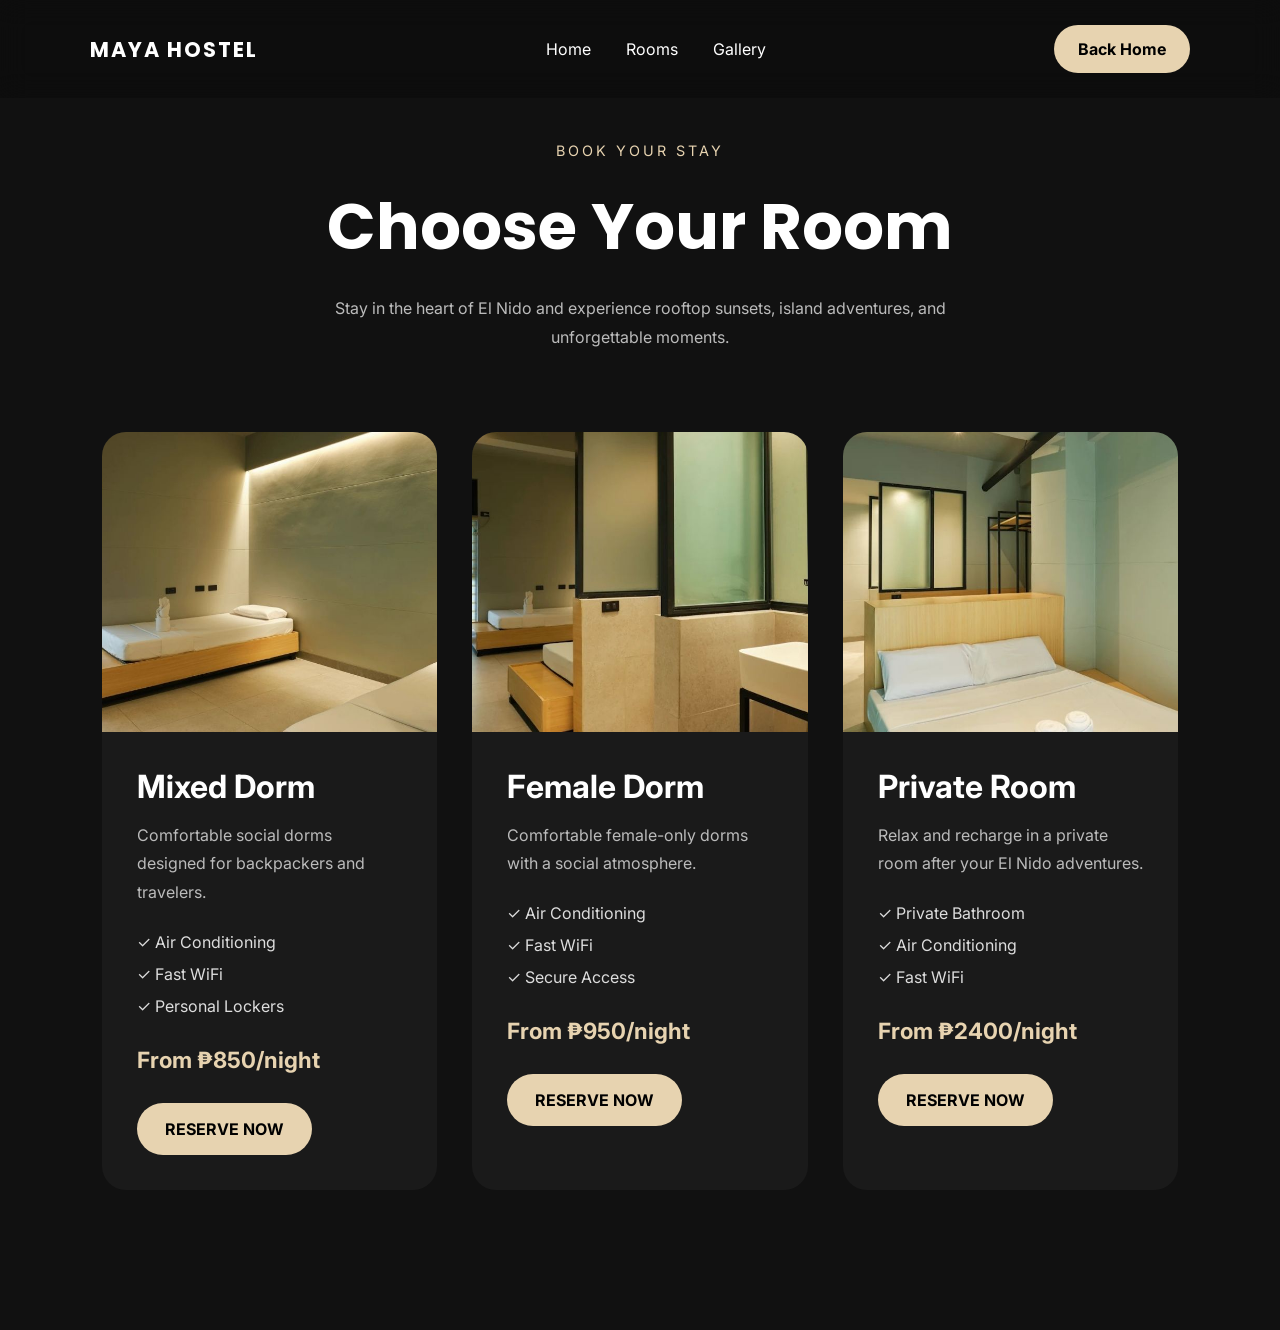
==== booking.html @ 6a8888bf "booking.html" ====
<!DOCTYPE html>
<html lang="en">
<head>
  <meta charset="UTF-8">
  <meta name="viewport" content="width=device-width, initial-scale=1.0">

  <title>Book Your Stay | Maya Hostel El Nido</title>

  <link rel="stylesheet" href="style.css">

  <link rel="preconnect" href="https://fonts.googleapis.com">
  <link rel="preconnect" href="https://fonts.gstatic.com" crossorigin>

  <link href="https://fonts.googleapis.com/css2?family=Inter:wght@300;400;500;600;700&family=Poppins:wght@500;600;700;800&display=swap" rel="stylesheet">

  <style>

    .booking-page{
      min-height:100vh;
      padding:140px 8%;
      background:#111;
      color:white;
    }

    .booking-header{
      text-align:center;
      margin-bottom:80px;
    }

    .booking-header h1{
      font-size:4rem;
      margin-bottom:20px;
      font-family:'Poppins',sans-serif;
    }

    .booking-header p{
      color:#bbb;
      max-width:700px;
      margin:auto;
      line-height:1.8;
    }

    .booking-grid{
      display:grid;
      grid-template-columns:repeat(auto-fit,minmax(320px,1fr));
      gap:35px;
    }

    .booking-card{
      background:#1a1a1a;
      border-radius:24px;
      overflow:hidden;
      transition:0.3s ease;
    }

    .booking-card:hover{
      transform:translateY(-8px);
    }

    .booking-card img{
      width:100%;
      height:300px;
      object-fit:cover;
    }

    .booking-content{
      padding:35px;
    }

    .booking-content h2{
      font-size:2rem;
      margin-bottom:15px;
    }

    .booking-content p{
      color:#bbb;
      line-height:1.8;
      margin-bottom:25px;
    }

    .booking-features{
      list-style:none;
      margin-bottom:30px;
    }

    .booking-features li{
      margin-bottom:12px;
      color:#ddd;
    }

    .booking-price{
      font-size:1.4rem;
      margin-bottom:30px;
      color:#E7D3B0;
      font-weight:700;
    }

    .booking-btn{
      display:inline-block;
      background:#E7D3B0;
      color:black;
      padding:16px 28px;
      border-radius:50px;
      font-weight:700;
    }

    @media(max-width:768px){

      .booking-header h1{
        font-size:2.8rem;
      }

    }

  </style>

</head>

<body>

  <header class="navbar">

    <div class="logo">
      MAYA HOSTEL
    </div>

    <nav>
      <ul class="nav-links">
        <li><a href="index.html">Home</a></li>
        <li><a href="index.html#rooms">Rooms</a></li>
        <li><a href="index.html#gallery">Gallery</a></li>
      </ul>
    </nav>

    <a href="index.html" class="nav-btn">
      Back Home
    </a>

  </header>

  <section class="booking-page">

    <div class="booking-header">

      <span class="section-tag">
        BOOK YOUR STAY
      </span>

      <h1>
        Choose Your Room
      </h1>

      <p>
        Stay in the heart of El Nido and experience
        rooftop sunsets, island adventures,
        and unforgettable moments.
      </p>

    </div>

    <div class="booking-grid">

      <!-- ROOM 1 -->
      <div class="booking-card">

        <img src="assets/room1.jpg" alt="">

        <div class="booking-content">

          <h2>Mixed Dorm</h2>

          <p>
            Comfortable social dorms designed
            for backpackers and travelers.
          </p>

          <ul class="booking-features">
            <li>✓ Air Conditioning</li>
            <li>✓ Fast WiFi</li>
            <li>✓ Personal Lockers</li>
          </ul>

          <div class="booking-price">
            From ₱850/night
          </div>

          <a href="#" class="booking-btn">
            RESERVE NOW
          </a>

        </div>

      </div>

      <!-- ROOM 2 -->
      <div class="booking-card">

        <img src="assets/room2.jpg" alt="">

        <div class="booking-content">

          <h2>Female Dorm</h2>

          <p>
            Comfortable female-only dorms
            with a social atmosphere.
          </p>

          <ul class="booking-features">
            <li>✓ Air Conditioning</li>
            <li>✓ Fast WiFi</li>
            <li>✓ Secure Access</li>
          </ul>

          <div class="booking-price">
            From ₱950/night
          </div>

          <a href="#" class="booking-btn">
            RESERVE NOW
          </a>

        </div>

      </div>

      <!-- ROOM 3 -->
      <div class="booking-card">

        <img src="assets/room3.jpg" alt="">

        <div class="booking-content">

          <h2>Private Room</h2>

          <p>
            Relax and recharge in a private room
            after your El Nido adventures.
          </p>

          <ul class="booking-features">
            <li>✓ Private Bathroom</li>
            <li>✓ Air Conditioning</li>
            <li>✓ Fast WiFi</li>
          </ul>

          <div class="booking-price">
            From ₱2400/night
          </div>

          <a href="#" class="booking-btn">
            RESERVE NOW
          </a>

        </div>

      </div>

    </div>

  </section>

</body>
</html>
---- style.css ----
*{
  margin:0;
  padding:0;
  box-sizing:border-box;
}

html{
  scroll-behavior:smooth;
}

body{
  background:#0f0f0f;
  color:white;
  font-family:'Inter',sans-serif;
  overflow-x:hidden;
}

img{
  width:100%;
  display:block;
}

a{
  text-decoration:none;
}

:root{
  --sand:#E7D3B0;
  --dark:#111111;
  --light:#F4F1EA;
  --gray:#B8B8B8;
}

.navbar{
  position:fixed;
  width:100%;
  top:0;
  left:0;
  z-index:1000;
  padding:25px 7%;
  display:flex;
  justify-content:space-between;
  align-items:center;
  background:rgba(0,0,0,0.2);
  backdrop-filter:blur(14px);
}

.logo{
  font-size:1.3rem;
  font-family:'Poppins',sans-serif;
  font-weight:700;
  letter-spacing:2px;
}

.nav-links{
  display:flex;
  gap:35px;
  list-style:none;
}

.nav-links a{
  color:white;
}

.nav-btn{
  background:var(--sand);
  color:black;
  padding:14px 24px;
  border-radius:50px;
  font-weight:700;
}

.hero{
  position:relative;
  height:100vh;
  background:url('assets/hero.jpg') center/cover no-repeat;
  display:flex;
  align-items:center;
  justify-content:center;
  text-align:center;
}

.hero-overlay{
  position:absolute;
  inset:0;
  background:rgba(0,0,0,0.45);
}

.hero-content{
  position:relative;
  z-index:2;
  max-width:850px;
  padding:20px;
}

.hero-subtitle{
  display:inline-block;
  margin-bottom:20px;
  color:var(--sand);
  letter-spacing:3px;
}

.hero h1{
  font-size:5.5rem;
  line-height:1.1;
  margin-bottom:25px;
  font-family:'Poppins',sans-serif;
}

.hero p{
  font-size:1.2rem;
  line-height:1.8;
  max-width:650px;
  margin:auto;
  color:#ddd;
  margin-bottom:40px;
}

.hero-buttons{
  display:flex;
  justify-content:center;
  gap:20px;
  flex-wrap:wrap;
}

.primary-btn{
  background:var(--sand);
  color:black;
  padding:18px 34px;
  border-radius:50px;
  font-weight:700;
}

.secondary-btn{
  border:1px solid white;
  color:white;
  padding:18px 34px;
  border-radius:50px;
  font-weight:700;
}

.info-bar{
  display:flex;
  justify-content:center;
  gap:30px;
  flex-wrap:wrap;
  padding:35px 20px;
  background:#171717;
}

.experience-section,
.rooms-section,
.activities-section,
.gallery-section,
.reviews-section{
  padding:140px 8%;
}

.experience-section{
  display:grid;
  grid-template-columns:1fr 1fr;
  gap:70px;
  align-items:center;
}

.experience-image img{
  border-radius:28px;
  height:700px;
  object-fit:cover;
}

.section-tag{
  display:inline-block;
  color:var(--sand);
  margin-bottom:20px;
  letter-spacing:3px;
  font-size:0.9rem;
}

.section-header{
  text-align:center;
  margin-bottom:70px;
}

.section-header h2,
.experience-content h2{
  font-size:4rem;
  margin-bottom:30px;
  font-family:'Poppins',sans-serif;
}

.rooms-grid,
.activities-grid,
.gallery-grid,
.reviews-grid{
  display:grid;
  gap:25px;
}

.rooms-grid{
  grid-template-columns:repeat(auto-fit,minmax(320px,1fr));
}

.activities-grid{
  grid-template-columns:repeat(auto-fit,minmax(250px,1fr));
}

.gallery-grid{
  grid-template-columns:repeat(auto-fit,minmax(280px,1fr));
}

.reviews-grid{
  grid-template-columns:repeat(auto-fit,minmax(320px,1fr));
}

.room-card,
.review-card{
  background:#171717;
  border-radius:24px;
  overflow:hidden;
}

.room-content,
.review-card{
  padding:35px;
}

.room-image img,
.gallery-grid img{
  height:320px;
  object-fit:cover;
}

.activity-card{
  position:relative;
  height:400px;
  border-radius:24px;
  overflow:hidden;
  display:flex;
  align-items:flex-end;
  padding:35px;
}

.activity-overlay{
  position:absolute;
  inset:0;
  background:linear-gradient(rgba(0,0,0,0.1),rgba(0,0,0,0.8));
}

.activity-card h3{
  position:relative;
  z-index:2;
  font-size:2rem;
}

.activity1{background:url('assets/activity1.jpg') center/cover;}
.activity2{background:url('assets/activity2.jpg') center/cover;}
.activity3{background:url('assets/activity3.jpg') center/cover;}
.activity4{background:url('assets/activity4.jpg') center/cover;}

.social-section{
  position:relative;
  height:80vh;
  background:url('assets/social.jpg') center/cover no-repeat;
  display:flex;
  align-items:center;
  justify-content:center;
  text-align:center;
}

.social-overlay,
.cta-overlay{
  position:absolute;
  inset:0;
  background:rgba(0,0,0,0.55);
}

.social-content,
.cta-content{
  position:relative;
  z-index:2;
  max-width:900px;
  padding:20px;
}

.social-content h2,
.cta-content h2{
  font-size:5rem;
  margin-bottom:25px;
  font-family:'Poppins',sans-serif;
}

.final-cta{
  position:relative;
  height:70vh;
  background:url('assets/finalcta.jpg') center/cover no-repeat;
  display:flex;
  align-items:center;
  justify-content:center;
  text-align:center;
}

.cta-content a{
  background:var(--sand);
  color:black;
  padding:18px 36px;
  border-radius:50px;
  font-weight:700;
}

footer{
  padding:90px 8%;
  text-align:center;
  background:#0a0a0a;
}

.footer-links{
  display:flex;
  justify-content:center;
  gap:25px;
  margin:35px 0;
}

.footer-links a{
  color:white;
}

@media(max-width:1000px){
  .hero h1,
  .social-content h2,
  .cta-content h2{
    font-size:3.5rem;
  }

  .experience-section{
    grid-template-columns:1fr;
  }
}

@media(max-width:768px){
  .nav-links{
    display:none;
  }

  .hero h1,
  .social-content h2,
  .cta-content h2,
  .section-header h2,
  .experience-content h2{
    font-size:2.5rem;
  }
}
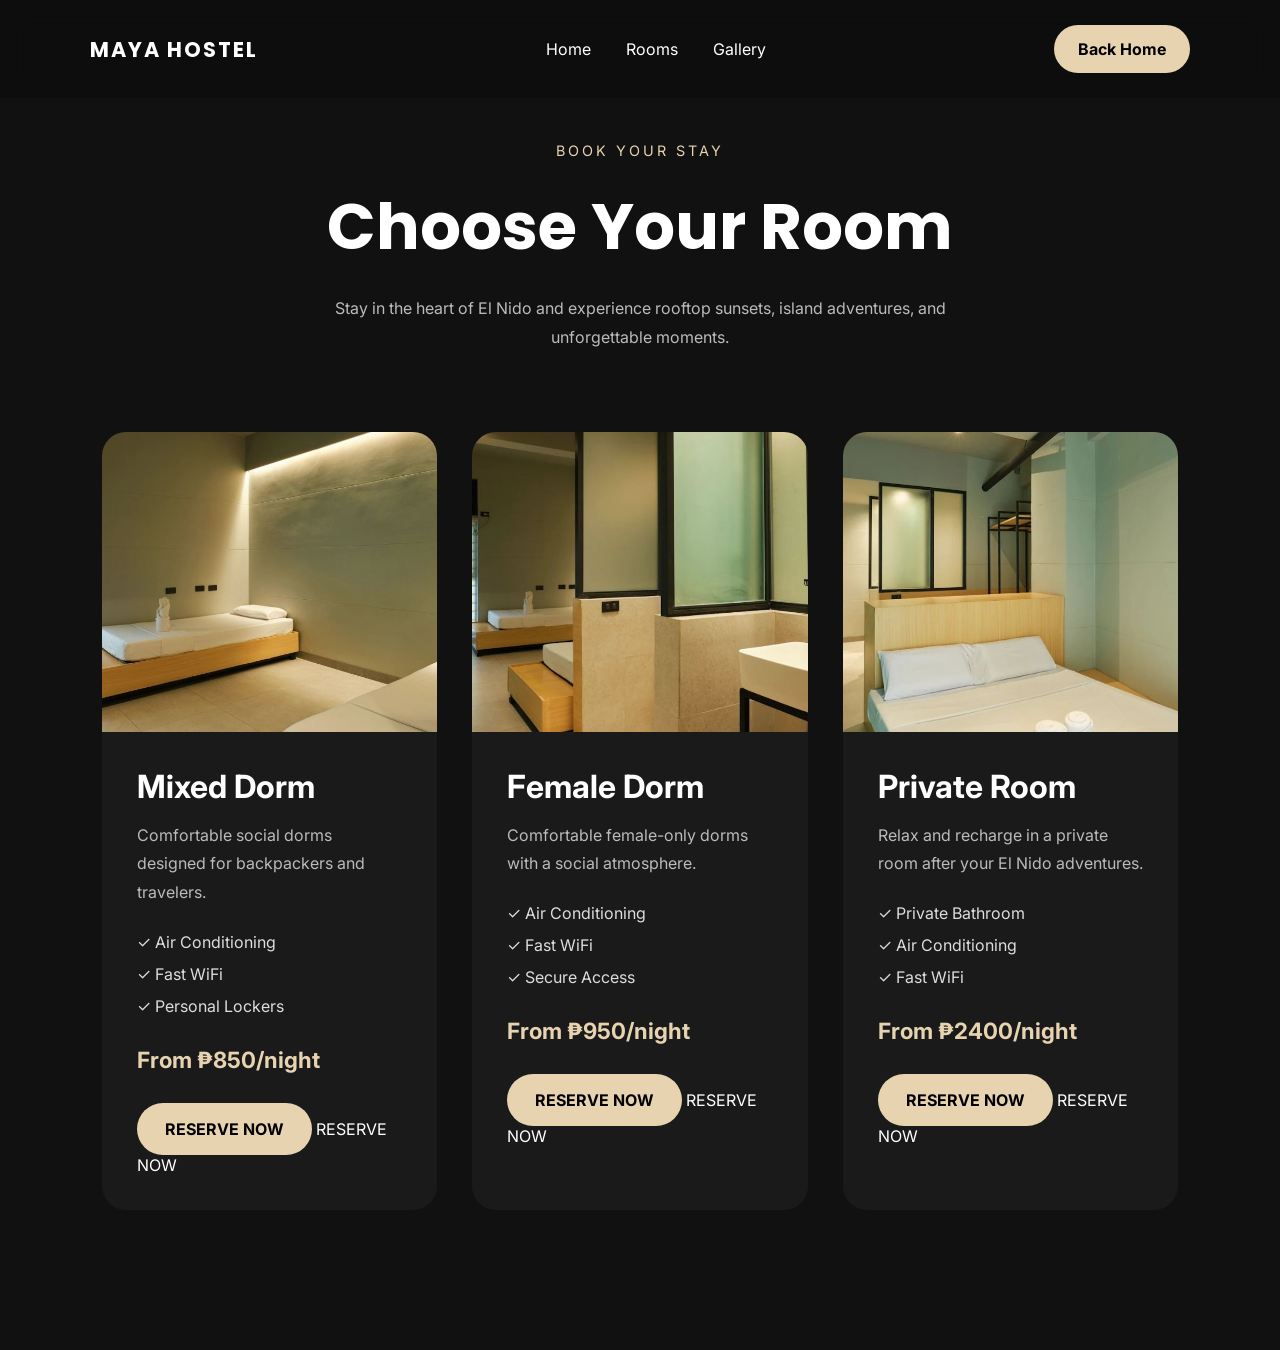
==== commit 300c57fd: "Update booking.html" ====
--- a/booking.html
+++ b/booking.html
@@ -185,7 +185,7 @@
             From ₱850/night
           </div>
 
-          <a href="#" class="booking-btn">
+          <a href="https://www.hostelworld.com/pwa/hosteldetails.php/Maya-Hostel-El-Nido/El-Nido/329326?from=2026-05-10&to=2026-05-13&guests=2" class="booking-btn" target="_blank">   RESERVE NOW </a>
             RESERVE NOW
           </a>
 
@@ -217,7 +217,7 @@
             From ₱950/night
           </div>
 
-          <a href="#" class="booking-btn">
+          <a href="https://www.hostelworld.com/pwa/hosteldetails.php/Maya-Hostel-El-Nido/El-Nido/329326?from=2026-05-10&to=2026-05-13&guests=2" class="booking-btn" target="_blank">   RESERVE NOW </a>
             RESERVE NOW
           </a>
 
@@ -249,7 +249,7 @@
             From ₱2400/night
           </div>
 
-          <a href="#" class="booking-btn">
+          <a href="https://www.hostelworld.com/pwa/hosteldetails.php/Maya-Hostel-El-Nido/El-Nido/329326?from=2026-05-10&to=2026-05-13&guests=2" class="booking-btn" target="_blank">   RESERVE NOW </a>
             RESERVE NOW
           </a>
 
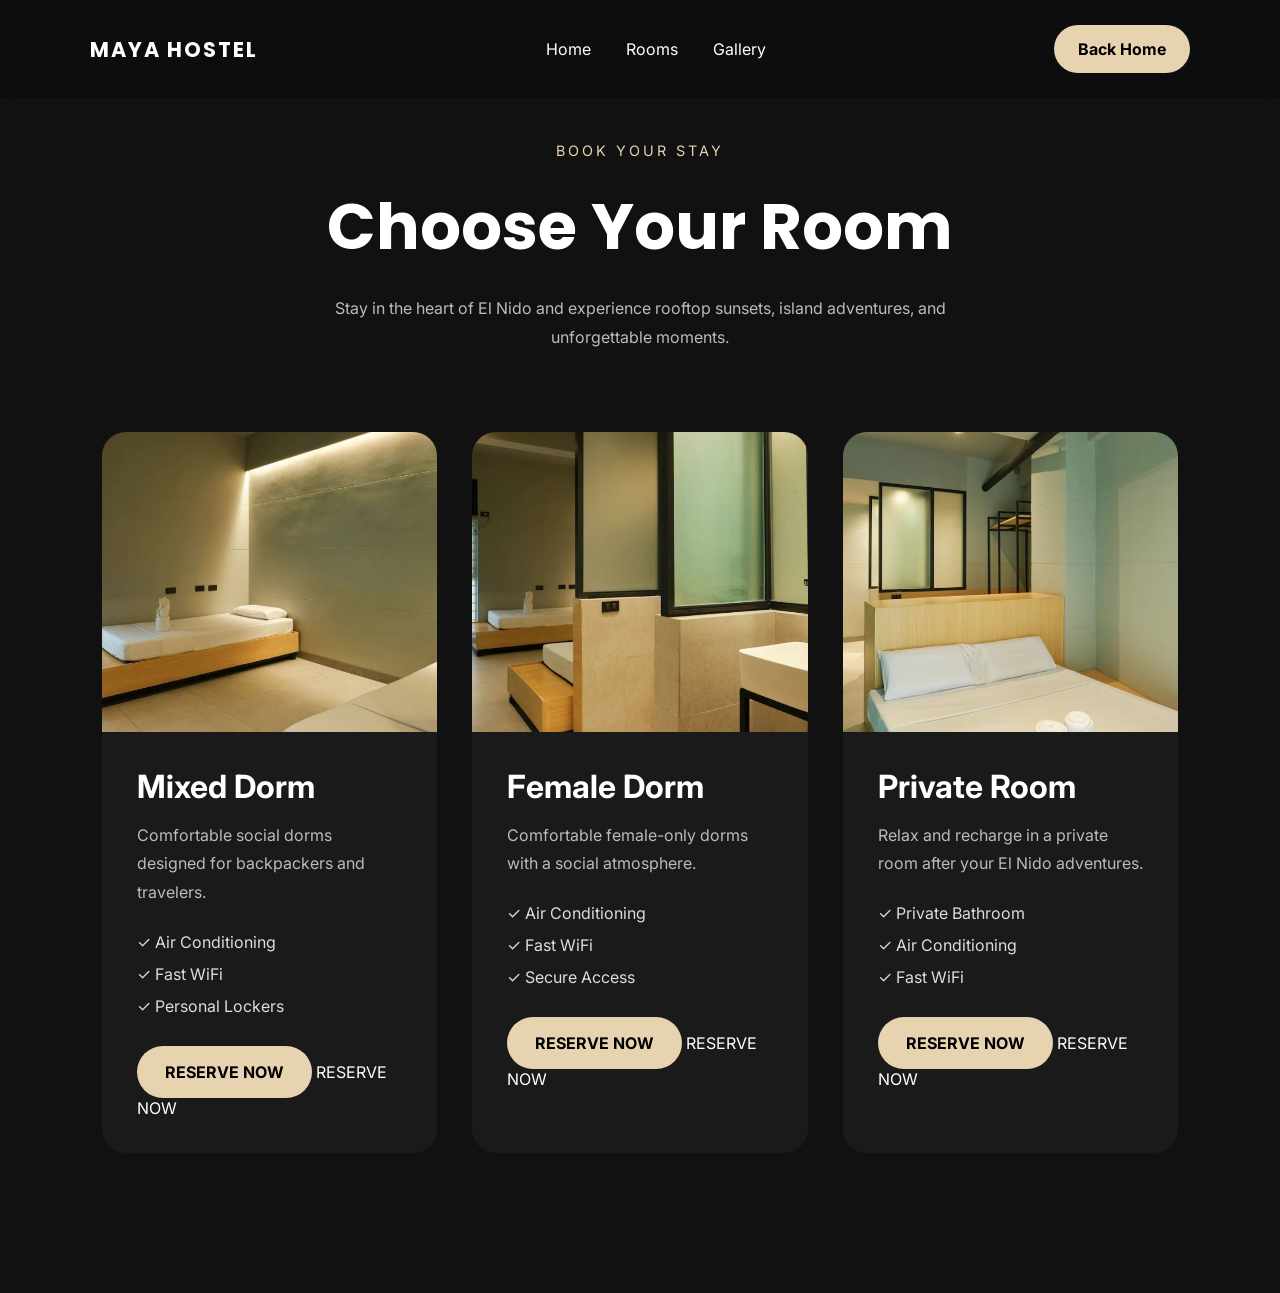
==== commit 8c419854: "Update booking.html" ====
--- a/booking.html
+++ b/booking.html
@@ -181,9 +181,7 @@
             <li>✓ Personal Lockers</li>
           </ul>
 
-          <div class="booking-price">
-            From ₱850/night
-          </div>
+     
 
           <a href="https://www.hostelworld.com/pwa/hosteldetails.php/Maya-Hostel-El-Nido/El-Nido/329326?from=2026-05-10&to=2026-05-13&guests=2" class="booking-btn" target="_blank">   RESERVE NOW </a>
             RESERVE NOW
@@ -213,9 +211,7 @@
             <li>✓ Secure Access</li>
           </ul>
 
-          <div class="booking-price">
-            From ₱950/night
-          </div>
+        
 
           <a href="https://www.hostelworld.com/pwa/hosteldetails.php/Maya-Hostel-El-Nido/El-Nido/329326?from=2026-05-10&to=2026-05-13&guests=2" class="booking-btn" target="_blank">   RESERVE NOW </a>
             RESERVE NOW
@@ -245,9 +241,7 @@
             <li>✓ Fast WiFi</li>
           </ul>
 
-          <div class="booking-price">
-            From ₱2400/night
-          </div>
+         
 
           <a href="https://www.hostelworld.com/pwa/hosteldetails.php/Maya-Hostel-El-Nido/El-Nido/329326?from=2026-05-10&to=2026-05-13&guests=2" class="booking-btn" target="_blank">   RESERVE NOW </a>
             RESERVE NOW
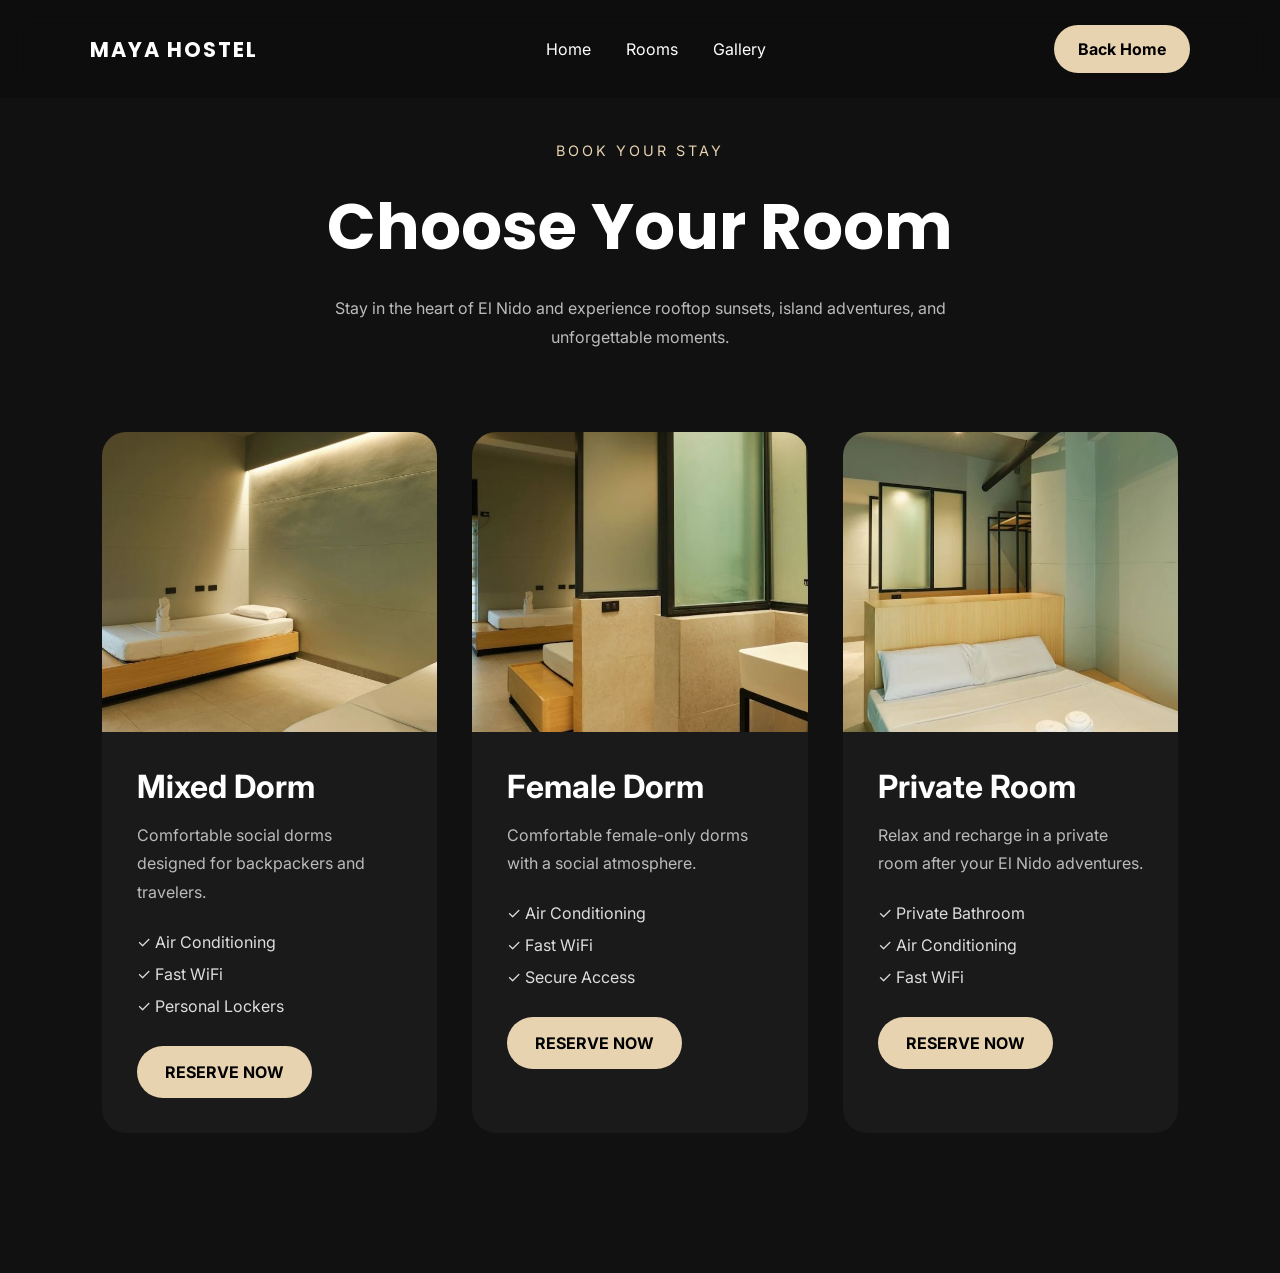
==== commit 9992a48d: "Update booking.html" ====
--- a/booking.html
+++ b/booking.html
@@ -184,7 +184,7 @@
      
 
           <a href="https://www.hostelworld.com/pwa/hosteldetails.php/Maya-Hostel-El-Nido/El-Nido/329326?from=2026-05-10&to=2026-05-13&guests=2" class="booking-btn" target="_blank">   RESERVE NOW </a>
-            RESERVE NOW
+            
           </a>
 
         </div>
@@ -214,7 +214,7 @@
         
 
           <a href="https://www.hostelworld.com/pwa/hosteldetails.php/Maya-Hostel-El-Nido/El-Nido/329326?from=2026-05-10&to=2026-05-13&guests=2" class="booking-btn" target="_blank">   RESERVE NOW </a>
-            RESERVE NOW
+            
           </a>
 
         </div>
@@ -244,7 +244,7 @@
          
 
           <a href="https://www.hostelworld.com/pwa/hosteldetails.php/Maya-Hostel-El-Nido/El-Nido/329326?from=2026-05-10&to=2026-05-13&guests=2" class="booking-btn" target="_blank">   RESERVE NOW </a>
-            RESERVE NOW
+            
           </a>
 
         </div>
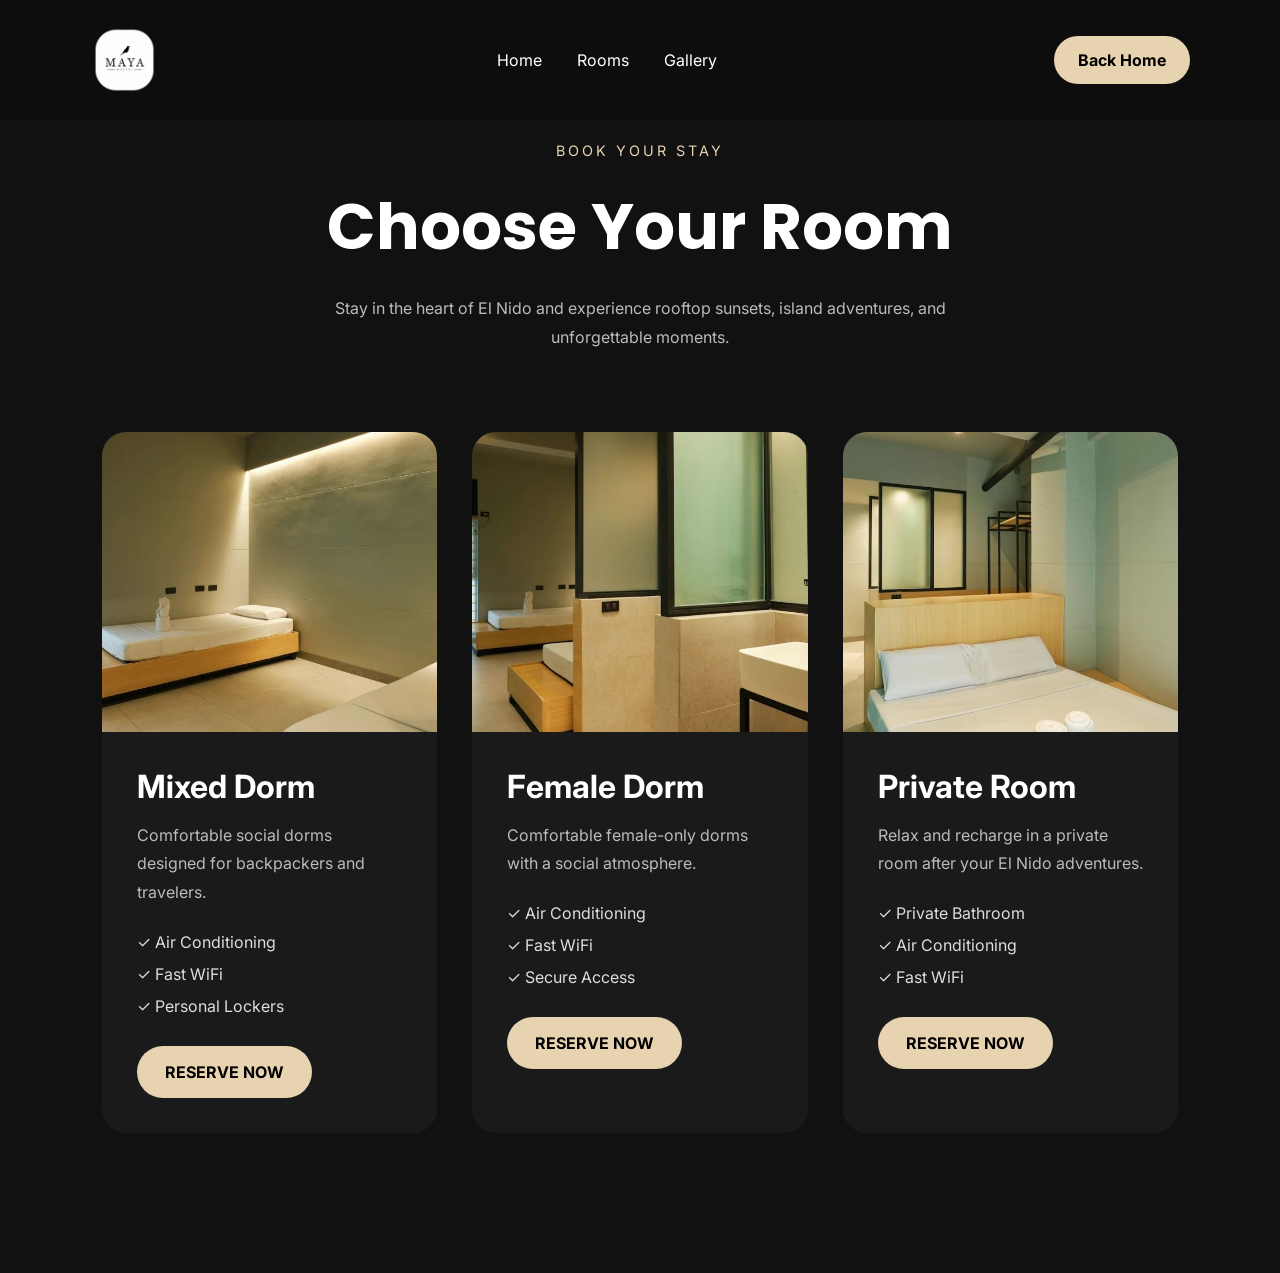
==== commit 0594bc79: "Update booking.html" ====
--- a/booking.html
+++ b/booking.html
@@ -121,9 +121,9 @@
 
   <header class="navbar">
 
-    <div class="logo">
-      MAYA HOSTEL
-    </div>
+   <div class="logo">
+  <img src="assets/logo.png" alt="Maya Hostel Logo">
+</div>
 
     <nav>
       <ul class="nav-links">
--- a/style.css
+++ b/style.css
@@ -16,8 +16,8 @@
 }
 
 img{
-  width:100%;
   display:block;
+  max-width:100%;
 }
 
 a{
@@ -45,11 +45,11 @@
   backdrop-filter:blur(14px);
 }
 
-.logo{
-  font-size:1.3rem;
-  font-family:'Poppins',sans-serif;
-  font-weight:700;
-  letter-spacing:2px;
+.logo img{
+  height:70px;
+  width:auto;
+  display:block;
+  object-fit:contain;
 }
 
 .nav-links{
@@ -197,6 +197,7 @@
   gap:25px;
 }
 
+
 .rooms-grid{
   grid-template-columns:repeat(auto-fit,minmax(320px,1fr));
 }
@@ -209,15 +210,31 @@
   grid-template-columns:repeat(auto-fit,minmax(280px,1fr));
 }
 
+.gallery-grid img{
+  height:400px;
+  object-fit:cover;
+  border-radius:22px;
+  transition:0.5s ease;
+  cursor:pointer;
+}
+
+.gallery-grid img:hover{
+  transform:scale(1.04);
+}
+
 .reviews-grid{
   grid-template-columns:repeat(auto-fit,minmax(320px,1fr));
 }
 
-.room-card,
-.review-card{
+.room-card{
   background:#171717;
   border-radius:24px;
   overflow:hidden;
+  transition:0.4s ease;
+}
+
+.room-card:hover{
+  transform:translateY(-10px);
 }
 
 .room-content,
@@ -225,10 +242,18 @@
   padding:35px;
 }
 
-.room-image img,
-.gallery-grid img{
+.room-image{
+  overflow:hidden;
+}
+
+.room-image img{
   height:320px;
   object-fit:cover;
+  transition:0.5s ease;
+}
+
+.room-card:hover .room-image img{
+  transform:scale(1.08);
 }
 
 .activity-card{
@@ -239,6 +264,8 @@
   display:flex;
   align-items:flex-end;
   padding:35px;
+  transition:0.4s ease;
+  transform:translateY(-8px);
 }
 
 .activity-overlay{
@@ -338,8 +365,13 @@
 }
 
 @media(max-width:768px){
+
   .nav-links{
     display:none;
+  }
+
+  .logo img{
+    height:50px;
   }
 
   .hero h1,
@@ -349,4 +381,60 @@
   .experience-content h2{
     font-size:2.5rem;
   }
-}
+
+}
+.whatsapp-float{
+  position:fixed;
+  width:65px;
+  height:65px;
+  bottom:30px;
+  right:30px;
+  background:#25D366;
+  border-radius:50%;
+  display:flex;
+  justify-content:center;
+  align-items:center;
+  box-shadow:0 10px 25px rgba(0,0,0,0.3);
+  z-index:9999;
+  transition:0.3s ease;
+}
+
+.whatsapp-float:hover{
+  transform:scale(1.1);
+}
+
+.whatsapp-float img{
+  width:34px;
+  height:34px;
+}
+.instagram-float{
+  position:fixed;
+  width:65px;
+  height:65px;
+  bottom:110px;
+  right:30px;
+  background:linear-gradient(
+    45deg,
+    #F58529,
+    #DD2A7B,
+    #8134AF,
+    #515BD4
+  );
+  border-radius:50%;
+  display:flex;
+  justify-content:center;
+  align-items:center;
+  box-shadow:0 10px 25px rgba(0,0,0,0.3);
+  z-index:9999;
+  transition:0.3s ease;
+}
+
+.instagram-float:hover{
+  transform:scale(1.1);
+}
+
+.instagram-float img{
+  width:34px;
+  height:34px;
+}
+
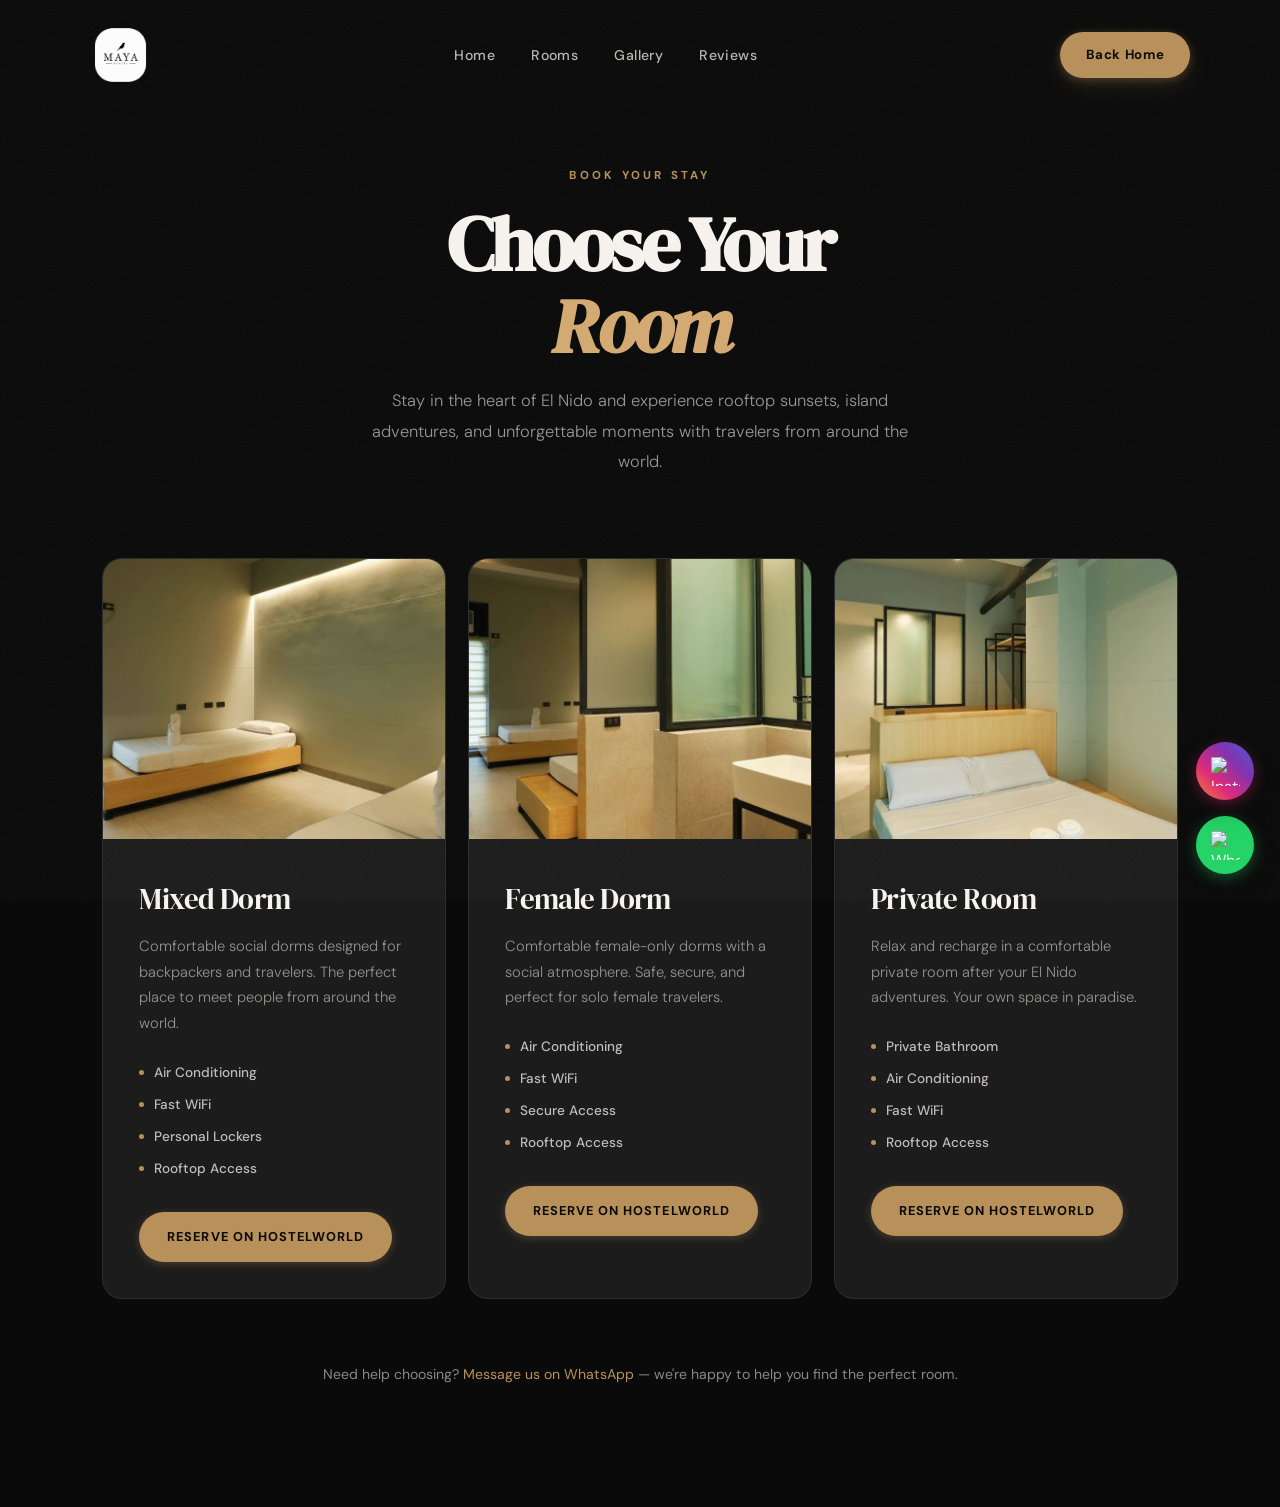
==== commit 18e6773d: "update" ====
--- a/booking.html
+++ b/booking.html
@@ -1,259 +1,278 @@
-
 <!DOCTYPE html>
 <html lang="en">
 <head>
   <meta charset="UTF-8">
   <meta name="viewport" content="width=device-width, initial-scale=1.0">
-
   <title>Book Your Stay | Maya Hostel El Nido</title>
-
+  <meta name="description" content="Book your stay at Maya Hostel El Nido — El Nido's top social hostel in Palawan. Mixed dorms, female dorms, and private rooms available."/>
   <link rel="stylesheet" href="style.css">
-
   <link rel="preconnect" href="https://fonts.googleapis.com">
   <link rel="preconnect" href="https://fonts.gstatic.com" crossorigin>
-
-  <link href="https://fonts.googleapis.com/css2?family=Inter:wght@300;400;500;600;700&family=Poppins:wght@500;600;700;800&display=swap" rel="stylesheet">
-
+  <link href="https://fonts.googleapis.com/css2?family=DM+Serif+Display:ital@0;1&family=DM+Sans:ital,opsz,wght@0,9..40,300;0,9..40,400;0,9..40,500;0,9..40,600;0,9..40,700;1,9..40,300&display=swap" rel="stylesheet">
   <style>
-
-    .booking-page{
-      min-height:100vh;
-      padding:140px 8%;
-      background:#111;
-      color:white;
-    }
-
-    .booking-header{
-      text-align:center;
-      margin-bottom:80px;
-    }
-
-    .booking-header h1{
-      font-size:4rem;
-      margin-bottom:20px;
-      font-family:'Poppins',sans-serif;
-    }
-
-    .booking-header p{
-      color:#bbb;
-      max-width:700px;
-      margin:auto;
-      line-height:1.8;
-    }
-
-    .booking-grid{
-      display:grid;
-      grid-template-columns:repeat(auto-fit,minmax(320px,1fr));
-      gap:35px;
-    }
-
-    .booking-card{
-      background:#1a1a1a;
-      border-radius:24px;
-      overflow:hidden;
-      transition:0.3s ease;
-    }
-
-    .booking-card:hover{
-      transform:translateY(-8px);
-    }
-
-    .booking-card img{
-      width:100%;
-      height:300px;
-      object-fit:cover;
-    }
-
-    .booking-content{
-      padding:35px;
-    }
-
-    .booking-content h2{
-      font-size:2rem;
-      margin-bottom:15px;
-    }
-
-    .booking-content p{
-      color:#bbb;
-      line-height:1.8;
-      margin-bottom:25px;
-    }
-
-    .booking-features{
-      list-style:none;
-      margin-bottom:30px;
-    }
-
-    .booking-features li{
-      margin-bottom:12px;
-      color:#ddd;
-    }
-
-    .booking-price{
-      font-size:1.4rem;
-      margin-bottom:30px;
-      color:#E7D3B0;
-      font-weight:700;
-    }
-
-    .booking-btn{
-      display:inline-block;
-      background:#E7D3B0;
-      color:black;
-      padding:16px 28px;
-      border-radius:50px;
-      font-weight:700;
-    }
-
-    @media(max-width:768px){
-
-      .booking-header h1{
-        font-size:2.8rem;
-      }
-
-    }
-
+    .booking-page {
+      min-height: 100vh;
+      padding: 160px 8% 120px;
+      background: var(--black);
+    }
+
+    .booking-header {
+      text-align: center;
+      margin-bottom: 80px;
+    }
+
+    .booking-header h1 {
+      font-family: 'DM Serif Display', serif;
+      font-size: clamp(2.6rem, 6vw, 4.8rem);
+      line-height: 1.06;
+      letter-spacing: -0.04em;
+      color: var(--white);
+      margin-bottom: 20px;
+    }
+
+    .booking-header h1 em { font-style: italic; color: #D4AA72; }
+
+    .booking-header p {
+      color: rgba(247,243,238,0.6);
+      max-width: 560px;
+      margin: 0 auto;
+      line-height: 1.85;
+      font-weight: 300;
+      font-size: 1.03rem;
+    }
+
+    .booking-grid {
+      display: grid;
+      grid-template-columns: repeat(auto-fit, minmax(320px, 1fr));
+      gap: 22px;
+      max-width: 1100px;
+      margin: 0 auto;
+    }
+
+    .booking-card {
+      background: var(--black-3);
+      border-radius: 20px;
+      overflow: hidden;
+      border: 1px solid var(--border-dark);
+      transition: transform 0.4s cubic-bezier(0.34, 1.56, 0.64, 1),
+                  border-color 0.3s ease,
+                  box-shadow 0.4s ease;
+    }
+
+    .booking-card:hover {
+      transform: translateY(-12px);
+      border-color: rgba(184,144,90,0.35);
+      box-shadow: 0 20px 60px rgba(0,0,0,0.35);
+    }
+
+    .booking-card img {
+      width: 100%;
+      height: 280px;
+      object-fit: cover;
+      display: block;
+      transition: transform 0.65s cubic-bezier(0.16, 1, 0.3, 1);
+    }
+    .booking-card:hover img { transform: scale(1.05); }
+
+    .booking-card-img-wrap { overflow: hidden; }
+
+    .booking-content {
+      padding: 36px;
+    }
+
+    .booking-content h2 {
+      font-family: 'DM Serif Display', serif;
+      font-size: 1.8rem;
+      font-weight: 400;
+      letter-spacing: -0.02em;
+      color: var(--white);
+      margin-bottom: 10px;
+    }
+
+    .booking-content p {
+      color: rgba(247,243,238,0.55);
+      line-height: 1.75;
+      margin-bottom: 24px;
+      font-size: 0.92rem;
+      font-weight: 300;
+    }
+
+    .booking-features {
+      list-style: none;
+      margin-bottom: 32px;
+      display: flex;
+      flex-direction: column;
+      gap: 9px;
+    }
+
+    .booking-features li {
+      display: flex;
+      align-items: center;
+      gap: 10px;
+      font-size: 0.85rem;
+      font-weight: 500;
+      color: rgba(247,243,238,0.75);
+    }
+
+    .booking-features li::before {
+      content: '';
+      width: 5px;
+      height: 5px;
+      background: var(--earth);
+      border-radius: 50%;
+      flex-shrink: 0;
+    }
+
+    .booking-btn {
+      display: inline-block;
+      background: var(--earth);
+      color: var(--black);
+      padding: 14px 28px;
+      border-radius: 50px;
+      font-weight: 700;
+      font-size: 0.8rem;
+      letter-spacing: 0.08em;
+      text-transform: uppercase;
+      transition: transform 0.3s cubic-bezier(0.34, 1.56, 0.64, 1),
+                  box-shadow 0.3s ease;
+      box-shadow: 0 2px 8px rgba(184,144,90,0.3);
+    }
+    .booking-btn:hover {
+      transform: translateY(-2px) scale(1.03);
+      box-shadow: 0 6px 20px rgba(184,144,90,0.45);
+    }
+
+    .booking-note {
+      text-align: center;
+      margin-top: 64px;
+      color: var(--muted);
+      font-size: 0.88rem;
+    }
+
+    .booking-note a { color: var(--earth); }
+    .booking-note a:hover { text-decoration: underline; }
+
+    @media (max-width: 768px) {
+      .booking-page { padding: 140px 6% 100px; }
+    }
   </style>
-
 </head>
-
 <body>
 
-  <header class="navbar">
-
-   <div class="logo">
-  <img src="assets/logo.png" alt="Maya Hostel Logo">
+<div class="grain"></div>
+
+<!-- Mobile Nav -->
+<div class="mobile-nav-overlay" id="mobileNav">
+  <button class="mobile-nav-close" id="mobileNavClose" aria-label="Close menu">&#x2715;</button>
+  <ul class="mobile-nav-links">
+    <li><a href="index.html">Home</a></li>
+    <li><a href="index.html#rooms">Rooms</a></li>
+    <li><a href="index.html#gallery">Gallery</a></li>
+    <li><a href="index.html#reviews">Reviews</a></li>
+    <li><a href="index.html#location">Location</a></li>
+  </ul>
+  <a href="booking.html" class="btn-primary mobile-nav-book">Book Now</a>
 </div>
 
-    <nav>
-      <ul class="nav-links">
-        <li><a href="index.html">Home</a></li>
-        <li><a href="index.html#rooms">Rooms</a></li>
-        <li><a href="index.html#gallery">Gallery</a></li>
-      </ul>
-    </nav>
-
-    <a href="index.html" class="nav-btn">
-      Back Home
-    </a>
-
-  </header>
-
-  <section class="booking-page">
-
-    <div class="booking-header">
-
-      <span class="section-tag">
-        BOOK YOUR STAY
-      </span>
-
-      <h1>
-        Choose Your Room
-      </h1>
-
-      <p>
-        Stay in the heart of El Nido and experience
-        rooftop sunsets, island adventures,
-        and unforgettable moments.
-      </p>
-
+<header class="navbar">
+  <div class="logo">
+    <a href="index.html"><img src="assets/logo.png" alt="Maya Hostel Logo"></a>
+  </div>
+
+  <nav>
+    <ul class="nav-links">
+      <li><a href="index.html">Home</a></li>
+      <li><a href="index.html#rooms">Rooms</a></li>
+      <li><a href="index.html#gallery">Gallery</a></li>
+      <li><a href="index.html#reviews">Reviews</a></li>
+    </ul>
+  </nav>
+
+  <div class="navbar-right">
+    <a href="index.html" class="nav-btn">Back Home</a>
+    <button class="hamburger" id="hamburger" aria-label="Open menu">
+      <span></span><span></span><span></span>
+    </button>
+  </div>
+</header>
+
+<section class="booking-page">
+  <div class="booking-header">
+    <span class="section-tag">Book Your Stay</span>
+    <h1>Choose Your<br/><em>Room</em></h1>
+    <p>Stay in the heart of El Nido and experience rooftop sunsets, island adventures, and unforgettable moments with travelers from around the world.</p>
+  </div>
+
+  <div class="booking-grid">
+    <!-- Mixed Dorm -->
+    <div class="booking-card">
+      <div class="booking-card-img-wrap">
+        <img src="assets/room1.jpg" alt="Mixed Dorm">
+      </div>
+      <div class="booking-content">
+        <h2>Mixed Dorm</h2>
+        <p>Comfortable social dorms designed for backpackers and travelers. The perfect place to meet people from around the world.</p>
+        <ul class="booking-features">
+          <li>Air Conditioning</li>
+          <li>Fast WiFi</li>
+          <li>Personal Lockers</li>
+          <li>Rooftop Access</li>
+        </ul>
+        <a href="https://www.hostelworld.com/pwa/hosteldetails.php/Maya-Hostel-El-Nido/El-Nido/329326" class="booking-btn" target="_blank">Reserve on Hostelworld</a>
+      </div>
     </div>
 
-    <div class="booking-grid">
-
-      <!-- ROOM 1 -->
-      <div class="booking-card">
-
-        <img src="assets/room1.jpg" alt="">
-
-        <div class="booking-content">
-
-          <h2>Mixed Dorm</h2>
-
-          <p>
-            Comfortable social dorms designed
-            for backpackers and travelers.
-          </p>
-
-          <ul class="booking-features">
-            <li>✓ Air Conditioning</li>
-            <li>✓ Fast WiFi</li>
-            <li>✓ Personal Lockers</li>
-          </ul>
-
-     
-
-          <a href="https://www.hostelworld.com/pwa/hosteldetails.php/Maya-Hostel-El-Nido/El-Nido/329326?from=2026-05-10&to=2026-05-13&guests=2" class="booking-btn" target="_blank">   RESERVE NOW </a>
-            
-          </a>
-
-        </div>
-
-      </div>
-
-      <!-- ROOM 2 -->
-      <div class="booking-card">
-
-        <img src="assets/room2.jpg" alt="">
-
-        <div class="booking-content">
-
-          <h2>Female Dorm</h2>
-
-          <p>
-            Comfortable female-only dorms
-            with a social atmosphere.
-          </p>
-
-          <ul class="booking-features">
-            <li>✓ Air Conditioning</li>
-            <li>✓ Fast WiFi</li>
-            <li>✓ Secure Access</li>
-          </ul>
-
-        
-
-          <a href="https://www.hostelworld.com/pwa/hosteldetails.php/Maya-Hostel-El-Nido/El-Nido/329326?from=2026-05-10&to=2026-05-13&guests=2" class="booking-btn" target="_blank">   RESERVE NOW </a>
-            
-          </a>
-
-        </div>
-
-      </div>
-
-      <!-- ROOM 3 -->
-      <div class="booking-card">
-
-        <img src="assets/room3.jpg" alt="">
-
-        <div class="booking-content">
-
-          <h2>Private Room</h2>
-
-          <p>
-            Relax and recharge in a private room
-            after your El Nido adventures.
-          </p>
-
-          <ul class="booking-features">
-            <li>✓ Private Bathroom</li>
-            <li>✓ Air Conditioning</li>
-            <li>✓ Fast WiFi</li>
-          </ul>
-
-         
-
-          <a href="https://www.hostelworld.com/pwa/hosteldetails.php/Maya-Hostel-El-Nido/El-Nido/329326?from=2026-05-10&to=2026-05-13&guests=2" class="booking-btn" target="_blank">   RESERVE NOW </a>
-            
-          </a>
-
-        </div>
-
-      </div>
-
+    <!-- Female Dorm -->
+    <div class="booking-card">
+      <div class="booking-card-img-wrap">
+        <img src="assets/room2.jpg" alt="Female Dorm">
+      </div>
+      <div class="booking-content">
+        <h2>Female Dorm</h2>
+        <p>Comfortable female-only dorms with a social atmosphere. Safe, secure, and perfect for solo female travelers.</p>
+        <ul class="booking-features">
+          <li>Air Conditioning</li>
+          <li>Fast WiFi</li>
+          <li>Secure Access</li>
+          <li>Rooftop Access</li>
+        </ul>
+        <a href="https://www.hostelworld.com/pwa/hosteldetails.php/Maya-Hostel-El-Nido/El-Nido/329326" class="booking-btn" target="_blank">Reserve on Hostelworld</a>
+      </div>
     </div>
 
-  </section>
-
+    <!-- Private Room -->
+    <div class="booking-card">
+      <div class="booking-card-img-wrap">
+        <img src="assets/room3.jpg" alt="Private Room">
+      </div>
+      <div class="booking-content">
+        <h2>Private Room</h2>
+        <p>Relax and recharge in a comfortable private room after your El Nido adventures. Your own space in paradise.</p>
+        <ul class="booking-features">
+          <li>Private Bathroom</li>
+          <li>Air Conditioning</li>
+          <li>Fast WiFi</li>
+          <li>Rooftop Access</li>
+        </ul>
+        <a href="https://www.hostelworld.com/pwa/hosteldetails.php/Maya-Hostel-El-Nido/El-Nido/329326" class="booking-btn" target="_blank">Reserve on Hostelworld</a>
+      </div>
+    </div>
+  </div>
+
+  <p class="booking-note">
+    Need help choosing? <a href="https://wa.me/+639992233030" target="_blank">Message us on WhatsApp</a> — we're happy to help you find the perfect room.
+  </p>
+</section>
+
+<!-- Floating buttons -->
+<a href="https://wa.me/+639992233030" class="whatsapp-float" target="_blank" aria-label="WhatsApp">
+  <img src="https://upload.wikimedia.org/wikipedia/commons/6/6b/WhatsApp.svg" alt="WhatsApp">
+</a>
+
+<a href="https://www.instagram.com/mayahostelelnido/" class="instagram-float" target="_blank" aria-label="Instagram">
+  <img src="https://upload.wikimedia.org/wikipedia/commons/a/a5/Instagram_icon.png" alt="Instagram">
+</a>
+
+<script src="script.js"></script>
 </body>
 </html>
--- a/style.css
+++ b/style.css
@@ -1,440 +1,1639 @@
-*{
-  margin:0;
-  padding:0;
-  box-sizing:border-box;
-}
-
-html{
-  scroll-behavior:smooth;
-}
-
-body{
-  background:#0f0f0f;
-  color:white;
-  font-family:'Inter',sans-serif;
-  overflow-x:hidden;
-}
-
-img{
-  display:block;
-  max-width:100%;
-}
-
-a{
-  text-decoration:none;
-}
-
-:root{
-  --sand:#E7D3B0;
-  --dark:#111111;
-  --light:#F4F1EA;
-  --gray:#B8B8B8;
-}
-
-.navbar{
-  position:fixed;
-  width:100%;
-  top:0;
-  left:0;
-  z-index:1000;
-  padding:25px 7%;
-  display:flex;
-  justify-content:space-between;
-  align-items:center;
-  background:rgba(0,0,0,0.2);
-  backdrop-filter:blur(14px);
-}
-
-.logo img{
-  height:70px;
-  width:auto;
-  display:block;
-  object-fit:contain;
-}
-
-.nav-links{
-  display:flex;
-  gap:35px;
-  list-style:none;
-}
-
-.nav-links a{
-  color:white;
-}
-
-.nav-btn{
-  background:var(--sand);
-  color:black;
-  padding:14px 24px;
-  border-radius:50px;
-  font-weight:700;
-}
-
-.hero{
-  position:relative;
-  height:100vh;
-  background:url('assets/hero.jpg') center/cover no-repeat;
-  display:flex;
-  align-items:center;
-  justify-content:center;
-  text-align:center;
-}
-
-.hero-overlay{
-  position:absolute;
-  inset:0;
-  background:rgba(0,0,0,0.45);
-}
-
-.hero-content{
-  position:relative;
-  z-index:2;
-  max-width:850px;
-  padding:20px;
-}
-
-.hero-subtitle{
-  display:inline-block;
-  margin-bottom:20px;
-  color:var(--sand);
-  letter-spacing:3px;
-}
-
-.hero h1{
-  font-size:5.5rem;
-  line-height:1.1;
-  margin-bottom:25px;
-  font-family:'Poppins',sans-serif;
-}
-
-.hero p{
-  font-size:1.2rem;
-  line-height:1.8;
-  max-width:650px;
-  margin:auto;
-  color:#ddd;
-  margin-bottom:40px;
-}
-
-.hero-buttons{
-  display:flex;
-  justify-content:center;
-  gap:20px;
-  flex-wrap:wrap;
-}
-
-.primary-btn{
-  background:var(--sand);
-  color:black;
-  padding:18px 34px;
-  border-radius:50px;
-  font-weight:700;
-}
-
-.secondary-btn{
-  border:1px solid white;
-  color:white;
-  padding:18px 34px;
-  border-radius:50px;
-  font-weight:700;
-}
-
-.info-bar{
-  display:flex;
-  justify-content:center;
-  gap:30px;
-  flex-wrap:wrap;
-  padding:35px 20px;
-  background:#171717;
-}
-
-.experience-section,
-.rooms-section,
-.activities-section,
-.gallery-section,
-.reviews-section{
-  padding:140px 8%;
-}
-
-.experience-section{
-  display:grid;
-  grid-template-columns:1fr 1fr;
-  gap:70px;
-  align-items:center;
-}
-
-.experience-image img{
-  border-radius:28px;
-  height:700px;
-  object-fit:cover;
-}
-
-.section-tag{
-  display:inline-block;
-  color:var(--sand);
-  margin-bottom:20px;
-  letter-spacing:3px;
-  font-size:0.9rem;
-}
-
-.section-header{
-  text-align:center;
-  margin-bottom:70px;
-}
-
-.section-header h2,
-.experience-content h2{
-  font-size:4rem;
-  margin-bottom:30px;
-  font-family:'Poppins',sans-serif;
-}
-
-.rooms-grid,
-.activities-grid,
-.gallery-grid,
-.reviews-grid{
-  display:grid;
-  gap:25px;
-}
-
-
-.rooms-grid{
-  grid-template-columns:repeat(auto-fit,minmax(320px,1fr));
-}
-
-.activities-grid{
-  grid-template-columns:repeat(auto-fit,minmax(250px,1fr));
-}
-
-.gallery-grid{
-  grid-template-columns:repeat(auto-fit,minmax(280px,1fr));
-}
-
-.gallery-grid img{
-  height:400px;
-  object-fit:cover;
-  border-radius:22px;
-  transition:0.5s ease;
-  cursor:pointer;
-}
-
-.gallery-grid img:hover{
-  transform:scale(1.04);
-}
-
-.reviews-grid{
-  grid-template-columns:repeat(auto-fit,minmax(320px,1fr));
-}
-
-.room-card{
-  background:#171717;
-  border-radius:24px;
-  overflow:hidden;
-  transition:0.4s ease;
-}
-
-.room-card:hover{
-  transform:translateY(-10px);
-}
-
-.room-content,
-.review-card{
-  padding:35px;
-}
-
-.room-image{
-  overflow:hidden;
-}
-
-.room-image img{
-  height:320px;
-  object-fit:cover;
-  transition:0.5s ease;
-}
-
-.room-card:hover .room-image img{
-  transform:scale(1.08);
-}
-
-.activity-card{
-  position:relative;
-  height:400px;
-  border-radius:24px;
-  overflow:hidden;
-  display:flex;
-  align-items:flex-end;
-  padding:35px;
-  transition:0.4s ease;
-  transform:translateY(-8px);
-}
-
-.activity-overlay{
-  position:absolute;
-  inset:0;
-  background:linear-gradient(rgba(0,0,0,0.1),rgba(0,0,0,0.8));
-}
-
-.activity-card h3{
-  position:relative;
-  z-index:2;
-  font-size:2rem;
-}
-
-.activity1{background:url('assets/activity1.jpg') center/cover;}
-.activity2{background:url('assets/activity2.jpg') center/cover;}
-.activity3{background:url('assets/activity3.jpg') center/cover;}
-.activity4{background:url('assets/activity4.jpg') center/cover;}
-
-.social-section{
-  position:relative;
-  height:80vh;
-  background:url('assets/social.jpg') center/cover no-repeat;
-  display:flex;
-  align-items:center;
-  justify-content:center;
-  text-align:center;
-}
-
-.social-overlay,
-.cta-overlay{
-  position:absolute;
-  inset:0;
-  background:rgba(0,0,0,0.55);
-}
-
-.social-content,
-.cta-content{
-  position:relative;
-  z-index:2;
-  max-width:900px;
-  padding:20px;
-}
-
-.social-content h2,
-.cta-content h2{
-  font-size:5rem;
-  margin-bottom:25px;
-  font-family:'Poppins',sans-serif;
-}
-
-.final-cta{
-  position:relative;
-  height:70vh;
-  background:url('assets/finalcta.jpg') center/cover no-repeat;
-  display:flex;
-  align-items:center;
-  justify-content:center;
-  text-align:center;
-}
-
-.cta-content a{
-  background:var(--sand);
-  color:black;
-  padding:18px 36px;
-  border-radius:50px;
-  font-weight:700;
-}
-
-footer{
-  padding:90px 8%;
-  text-align:center;
-  background:#0a0a0a;
-}
-
-.footer-links{
-  display:flex;
-  justify-content:center;
-  gap:25px;
-  margin:35px 0;
-}
-
-.footer-links a{
-  color:white;
-}
-
-@media(max-width:1000px){
-  .hero h1,
-  .social-content h2,
-  .cta-content h2{
-    font-size:3.5rem;
+/* ============================================================
+   MAYA HOSTEL — MODERN REDESIGN
+   Black · Warm White · Earth Amber
+   DM Serif Display + DM Sans
+   ============================================================ */
+
+*, *::before, *::after {
+  margin: 0;
+  padding: 0;
+  box-sizing: border-box;
+}
+
+html {
+  scroll-behavior: smooth;
+}
+
+:root {
+  --black:        #0a0a0a;
+  --black-2:      #111111;
+  --black-3:      #1c1c1c;
+  --white:        #F7F3EE;
+  --white-2:      #EDE8DF;
+  --earth:        #B8905A;
+  --earth-dark:   #8A6438;
+  --earth-glow:   rgba(184,144,90,0.18);
+  --muted:        #888888;
+  --border-dark:  rgba(255,255,255,0.07);
+  --border-light: rgba(0,0,0,0.09);
+}
+
+body {
+  background: var(--black);
+  color: var(--white);
+  font-family: 'DM Sans', sans-serif;
+  overflow-x: hidden;
+  line-height: 1.7;
+}
+
+img { display: block; max-width: 100%; }
+a   { text-decoration: none; color: inherit; }
+
+/* ── GRAIN OVERLAY ─────────────────────────────────────── */
+.grain {
+  position: fixed;
+  inset: 0;
+  pointer-events: none;
+  z-index: 9998;
+  opacity: 0.04;
+  background-image: url("data:image/svg+xml,%3Csvg viewBox='0 0 512 512' xmlns='http://www.w3.org/2000/svg'%3E%3Cfilter id='n'%3E%3CfeTurbulence type='fractalNoise' baseFrequency='0.8' numOctaves='4' stitchTiles='stitch'/%3E%3C/filter%3E%3Crect width='100%25' height='100%25' filter='url(%23n)'/%3E%3C/svg%3E");
+  background-size: 256px 256px;
+}
+
+/* ── KEYFRAMES ─────────────────────────────────────────── */
+@keyframes marquee {
+  from { transform: translateX(0); }
+  to   { transform: translateX(-50%); }
+}
+
+@keyframes fadeUp {
+  from { opacity: 0; transform: translateY(30px); }
+  to   { opacity: 1; transform: translateY(0); }
+}
+
+@keyframes scrollPulse {
+  0%   { transform: scaleY(0) translateY(0); transform-origin: top; opacity: 1; }
+  50%  { transform: scaleY(1) translateY(0); transform-origin: top; opacity: 1; }
+  100% { transform: scaleY(1) translateY(100%); opacity: 0; }
+}
+
+/* ── SCROLL ANIMATIONS ─────────────────────────────────── */
+.animate {
+  opacity: 0;
+  transform: translateY(28px);
+  transition: opacity 0.75s cubic-bezier(0.16, 1, 0.3, 1),
+              transform 0.75s cubic-bezier(0.16, 1, 0.3, 1);
+}
+.animate.in-view       { opacity: 1; transform: translateY(0); }
+.animate-delay-1       { transition-delay: 0.1s; }
+.animate-delay-2       { transition-delay: 0.22s; }
+.animate-delay-3       { transition-delay: 0.34s; }
+
+/* ── MOBILE NAV OVERLAY ────────────────────────────────── */
+.mobile-nav-overlay {
+  position: fixed;
+  inset: 0;
+  background: rgba(10,10,10,0.97);
+  backdrop-filter: blur(20px);
+  -webkit-backdrop-filter: blur(20px);
+  z-index: 9997;
+  display: flex;
+  flex-direction: column;
+  align-items: center;
+  justify-content: center;
+  gap: 32px;
+  opacity: 0;
+  pointer-events: none;
+  transition: opacity 0.35s ease;
+}
+
+.mobile-nav-overlay.open {
+  opacity: 1;
+  pointer-events: all;
+}
+
+.mobile-nav-close {
+  position: absolute;
+  top: 28px;
+  right: 28px;
+  background: none;
+  border: none;
+  color: var(--white);
+  font-size: 1.6rem;
+  cursor: pointer;
+  width: 44px;
+  height: 44px;
+  display: flex;
+  align-items: center;
+  justify-content: center;
+  border-radius: 50%;
+  transition: background 0.25s ease;
+}
+.mobile-nav-close:hover { background: rgba(255,255,255,0.08); }
+
+.mobile-nav-links {
+  list-style: none;
+  display: flex;
+  flex-direction: column;
+  align-items: center;
+  gap: 8px;
+}
+
+.mobile-nav-links li a {
+  font-family: 'DM Serif Display', serif;
+  font-size: 2.4rem;
+  letter-spacing: -0.02em;
+  color: var(--white);
+  transition: color 0.25s ease;
+  display: block;
+  padding: 8px 0;
+  text-align: center;
+}
+.mobile-nav-links li a:hover { color: var(--earth); }
+
+.mobile-nav-book {
+  margin-top: 12px;
+  padding: 16px 40px;
+}
+
+/* ── NAVBAR ────────────────────────────────────────────── */
+.navbar {
+  position: fixed;
+  width: 100%;
+  top: 0; left: 0;
+  z-index: 1000;
+  padding: 24px 7%;
+  display: flex;
+  justify-content: space-between;
+  align-items: center;
+  transition: background 0.4s ease, padding 0.35s ease, border-color 0.4s ease;
+  border-bottom: 1px solid transparent;
+}
+
+.navbar.scrolled {
+  background: rgba(10,10,10,0.88);
+  backdrop-filter: blur(20px);
+  -webkit-backdrop-filter: blur(20px);
+  padding: 16px 7%;
+  border-bottom-color: var(--border-dark);
+}
+
+.logo img {
+  height: 62px;
+  width: auto;
+  object-fit: contain;
+}
+
+.nav-links {
+  display: flex;
+  gap: 36px;
+  list-style: none;
+}
+
+.nav-links a {
+  color: rgba(247,243,238,0.75);
+  font-size: 0.88rem;
+  font-weight: 500;
+  letter-spacing: 0.03em;
+  position: relative;
+  padding-bottom: 3px;
+  transition: color 0.25s ease;
+}
+
+.nav-links a::after {
+  content: '';
+  position: absolute;
+  bottom: 0; left: 0;
+  width: 0; height: 1px;
+  background: var(--earth);
+  transition: width 0.35s cubic-bezier(0.16, 1, 0.3, 1);
+}
+
+.nav-links a:hover               { color: var(--white); }
+.nav-links a:hover::after        { width: 100%; }
+.nav-links a:focus-visible       { outline: 2px solid var(--earth); outline-offset: 4px; border-radius: 2px; }
+
+.navbar-right {
+  display: flex;
+  align-items: center;
+  gap: 16px;
+}
+
+.nav-btn {
+  background: var(--earth);
+  color: var(--black);
+  padding: 12px 26px;
+  border-radius: 50px;
+  font-weight: 700;
+  font-size: 0.83rem;
+  letter-spacing: 0.05em;
+  transition: transform 0.3s cubic-bezier(0.34, 1.56, 0.64, 1),
+              box-shadow 0.3s ease;
+  box-shadow: 0 2px 8px rgba(184,144,90,0.3), 0 8px 24px rgba(184,144,90,0.15);
+}
+.nav-btn:hover  { transform: translateY(-2px) scale(1.03); box-shadow: 0 4px 16px rgba(184,144,90,0.4), 0 12px 32px rgba(184,144,90,0.2); }
+.nav-btn:active { transform: scale(0.96); }
+.nav-btn:focus-visible { outline: 2px solid var(--earth); outline-offset: 3px; }
+
+/* Hamburger */
+.hamburger {
+  display: none;
+  flex-direction: column;
+  gap: 5px;
+  background: none;
+  border: none;
+  cursor: pointer;
+  padding: 8px;
+  border-radius: 8px;
+  transition: background 0.25s ease;
+}
+.hamburger:hover { background: rgba(255,255,255,0.07); }
+.hamburger span {
+  display: block;
+  width: 24px;
+  height: 2px;
+  background: var(--white);
+  border-radius: 2px;
+  transition: transform 0.3s ease, opacity 0.3s ease;
+}
+
+/* ── SHARED BUTTONS ────────────────────────────────────── */
+.btn-primary, .btn-outline {
+  display: inline-block;
+  padding: 16px 36px;
+  border-radius: 50px;
+  font-weight: 700;
+  font-size: 0.83rem;
+  letter-spacing: 0.07em;
+  text-transform: uppercase;
+  cursor: pointer;
+  transition: transform 0.35s cubic-bezier(0.34, 1.56, 0.64, 1),
+              box-shadow 0.3s ease,
+              background 0.25s ease;
+}
+
+.btn-primary {
+  background: var(--earth);
+  color: var(--black);
+  box-shadow: 0 2px 8px rgba(184,144,90,0.35), 0 8px 24px rgba(184,144,90,0.18);
+}
+.btn-primary:hover  { transform: translateY(-3px) scale(1.02); box-shadow: 0 6px 20px rgba(184,144,90,0.45), 0 16px 40px rgba(184,144,90,0.22); }
+.btn-primary:active { transform: scale(0.97); }
+.btn-primary:focus-visible { outline: 2px solid var(--earth); outline-offset: 3px; }
+
+.btn-outline {
+  background: transparent;
+  color: var(--white);
+  border: 1.5px solid rgba(255,255,255,0.38);
+}
+.btn-outline:hover  { transform: translateY(-3px); background: rgba(255,255,255,0.06); border-color: rgba(255,255,255,0.7); }
+.btn-outline:active { transform: scale(0.97); }
+.btn-outline:focus-visible { outline: 2px solid white; outline-offset: 3px; }
+
+/* ── SECTION TYPOGRAPHY ────────────────────────────────── */
+.section-tag {
+  display: inline-block;
+  color: var(--earth);
+  font-size: 0.72rem;
+  font-weight: 700;
+  letter-spacing: 0.28em;
+  text-transform: uppercase;
+  margin-bottom: 18px;
+}
+
+.section-header {
+  text-align: center;
+  margin-bottom: 72px;
+}
+
+.section-header h2 {
+  font-family: 'DM Serif Display', serif;
+  font-size: clamp(2.4rem, 4.5vw, 4rem);
+  line-height: 1.08;
+  letter-spacing: -0.03em;
+}
+
+.section-header h2 em { font-style: italic; }
+
+/* ── HERO ──────────────────────────────────────────────── */
+.hero {
+  position: relative;
+  height: 100vh;
+  min-height: 680px;
+  background: url('assets/hero.jpg') center/cover no-repeat;
+  display: flex;
+  align-items: center;
+  justify-content: center;
+  text-align: center;
+}
+
+.hero-overlay {
+  position: absolute;
+  inset: 0;
+  background: linear-gradient(160deg,
+    rgba(0,0,0,0.68) 0%,
+    rgba(0,0,0,0.38) 55%,
+    rgba(0,0,0,0.62) 100%
+  );
+}
+
+.hero-content {
+  position: relative;
+  z-index: 2;
+  max-width: 960px;
+  padding: 20px;
+}
+
+.hero-tag {
+  display: inline-block;
+  margin-bottom: 30px;
+  color: var(--earth);
+  font-size: 0.72rem;
+  font-weight: 700;
+  letter-spacing: 0.28em;
+  text-transform: uppercase;
+  border: 1px solid rgba(184,144,90,0.45);
+  padding: 7px 20px;
+  border-radius: 50px;
+  animation: fadeUp 0.9s cubic-bezier(0.16, 1, 0.3, 1) 0.2s both;
+}
+
+.hero h1 {
+  font-family: 'DM Serif Display', serif;
+  font-size: clamp(3.2rem, 8vw, 6.8rem);
+  line-height: 1.02;
+  letter-spacing: -0.04em;
+  color: var(--white);
+  margin-bottom: 28px;
+  animation: fadeUp 0.9s cubic-bezier(0.16, 1, 0.3, 1) 0.38s both;
+}
+
+.hero h1 em {
+  font-style: italic;
+  color: #D4AA72;
+}
+
+.hero > .hero-content > p {
+  font-size: 1.08rem;
+  line-height: 1.85;
+  color: rgba(247,243,238,0.72);
+  margin-bottom: 46px;
+  font-weight: 300;
+  animation: fadeUp 0.9s cubic-bezier(0.16, 1, 0.3, 1) 0.52s both;
+}
+
+.hero-buttons {
+  display: flex;
+  justify-content: center;
+  gap: 14px;
+  flex-wrap: wrap;
+  animation: fadeUp 0.9s cubic-bezier(0.16, 1, 0.3, 1) 0.66s both;
+}
+
+/* Scroll hint */
+.hero-scroll-hint {
+  position: absolute;
+  bottom: 44px;
+  left: 50%;
+  transform: translateX(-50%);
+  display: flex;
+  flex-direction: column;
+  align-items: center;
+  gap: 12px;
+  color: rgba(255,255,255,0.35);
+  font-size: 0.65rem;
+  letter-spacing: 0.22em;
+  text-transform: uppercase;
+  z-index: 2;
+  animation: fadeUp 0.9s cubic-bezier(0.16, 1, 0.3, 1) 1s both;
+}
+
+.scroll-line {
+  width: 1px;
+  height: 48px;
+  background: rgba(255,255,255,0.15);
+  position: relative;
+  overflow: hidden;
+}
+
+.scroll-line::after {
+  content: '';
+  position: absolute;
+  top: 0; left: 0; right: 0;
+  height: 40%;
+  background: var(--earth);
+  animation: scrollPulse 2.2s ease-in-out infinite;
+}
+
+/* ── TICKER BAR ────────────────────────────────────────── */
+.ticker-bar {
+  background: var(--black-2);
+  border-top: 1px solid var(--border-dark);
+  border-bottom: 1px solid var(--border-dark);
+  padding: 20px 0;
+  overflow: hidden;
+}
+
+.ticker-track {
+  display: flex;
+  white-space: nowrap;
+  animation: marquee 28s linear infinite;
+}
+
+.ticker-track:hover { animation-play-state: paused; }
+
+.ticker-item {
+  display: inline-flex;
+  align-items: center;
+  gap: 14px;
+  padding: 0 40px;
+  font-size: 0.78rem;
+  font-weight: 600;
+  letter-spacing: 0.18em;
+  text-transform: uppercase;
+  color: rgba(247,243,238,0.5);
+}
+
+.ticker-dot {
+  color: var(--earth);
+  font-size: 0.45rem;
+}
+
+/* ── STATS BAR ─────────────────────────────────────────── */
+.stats-bar {
+  background: var(--black-3);
+  border-bottom: 1px solid var(--border-dark);
+  padding: 64px 8%;
+}
+
+.stats-inner {
+  display: flex;
+  justify-content: center;
+  align-items: center;
+  gap: 0;
+  flex-wrap: wrap;
+  max-width: 1100px;
+  margin: 0 auto;
+}
+
+.stat-item {
+  flex: 1;
+  min-width: 180px;
+  text-align: center;
+  padding: 20px 40px;
+}
+
+.stat-top {
+  display: flex;
+  align-items: baseline;
+  justify-content: center;
+  gap: 2px;
+  margin-bottom: 8px;
+}
+
+.stat-num {
+  font-family: 'DM Serif Display', serif;
+  font-size: clamp(2.8rem, 5vw, 4rem);
+  letter-spacing: -0.04em;
+  color: var(--white);
+  line-height: 1;
+}
+
+.stat-suffix {
+  font-family: 'DM Serif Display', serif;
+  font-size: clamp(1.6rem, 2.5vw, 2.2rem);
+  color: var(--earth);
+  line-height: 1;
+}
+
+.stat-label {
+  font-size: 0.78rem;
+  font-weight: 600;
+  letter-spacing: 0.15em;
+  text-transform: uppercase;
+  color: var(--muted);
+}
+
+.stat-divider {
+  width: 1px;
+  height: 60px;
+  background: var(--border-dark);
+  flex-shrink: 0;
+}
+
+/* ── EXPERIENCE SECTION ────────────────────────────────── */
+.experience-section {
+  padding: 130px 8%;
+  display: grid;
+  grid-template-columns: 1fr 1fr;
+  gap: 80px;
+  align-items: center;
+  background: var(--black);
+}
+
+.experience-image {
+  position: relative;
+  border-radius: 20px;
+  overflow: hidden;
+}
+
+.experience-image img {
+  width: 100%;
+  height: 680px;
+  object-fit: cover;
+}
+
+.experience-image .image-overlay {
+  position: absolute;
+  inset: 0;
+  background: linear-gradient(to bottom, transparent 45%, rgba(0,0,0,0.45) 100%);
+}
+
+.experience-content {
+  display: flex;
+  flex-direction: column;
+}
+
+.experience-content h2 {
+  font-family: 'DM Serif Display', serif;
+  font-size: clamp(2.2rem, 4vw, 3.6rem);
+  line-height: 1.08;
+  letter-spacing: -0.03em;
+  margin-bottom: 24px;
+}
+
+.experience-content h2 em { font-style: italic; }
+
+.experience-content > p {
+  color: rgba(247,243,238,0.6);
+  font-size: 1.03rem;
+  line-height: 1.85;
+  font-weight: 300;
+  margin-bottom: 48px;
+}
+
+.experience-features {
+  display: grid;
+  grid-template-columns: 1fr 1fr;
+  border-top: 1px solid var(--border-dark);
+}
+
+.feature-item {
+  display: flex;
+  align-items: center;
+  gap: 16px;
+  padding: 22px 0;
+  border-bottom: 1px solid var(--border-dark);
+}
+
+.feature-item:nth-child(odd) {
+  padding-right: 28px;
+  border-right: 1px solid var(--border-dark);
+}
+
+.feature-item:nth-child(even) { padding-left: 28px; }
+
+.feature-num {
+  font-family: 'DM Serif Display', serif;
+  font-style: italic;
+  font-size: 1.4rem;
+  color: var(--earth);
+  min-width: 32px;
+}
+
+.feature-text {
+  font-size: 0.92rem;
+  font-weight: 500;
+}
+
+/* ── ROOMS SECTION ─────────────────────────────────────── */
+.rooms-section {
+  padding: 130px 8%;
+  background: var(--white);
+  color: var(--black);
+}
+
+.rooms-section .section-tag  { color: var(--earth-dark); }
+.rooms-section .section-header h2 { color: var(--black); }
+
+.rooms-grid {
+  display: grid;
+  grid-template-columns: repeat(auto-fit, minmax(300px, 1fr));
+  gap: 22px;
+}
+
+.room-card {
+  background: #FFFFFF;
+  border-radius: 20px;
+  overflow: hidden;
+  border: 1px solid var(--border-light);
+  transition: transform 0.4s cubic-bezier(0.34, 1.56, 0.64, 1),
+              box-shadow 0.4s ease;
+  box-shadow: 0 2px 8px rgba(0,0,0,0.04),
+              0 8px 32px rgba(0,0,0,0.06);
+}
+
+.room-card:hover {
+  transform: translateY(-14px);
+  box-shadow: 0 8px 24px rgba(0,0,0,0.08),
+              0 24px 64px rgba(0,0,0,0.13),
+              0 48px 96px rgba(0,0,0,0.07);
+}
+
+.room-card:focus-within { outline: 2px solid var(--earth); outline-offset: 2px; }
+
+.room-image {
+  position: relative;
+  overflow: hidden;
+}
+
+.room-image img {
+  height: 300px;
+  width: 100%;
+  object-fit: cover;
+  transition: transform 0.65s cubic-bezier(0.16, 1, 0.3, 1);
+}
+
+.room-image-overlay {
+  position: absolute;
+  inset: 0;
+  background: linear-gradient(to bottom, transparent 55%, rgba(0,0,0,0.22) 100%);
+  opacity: 0;
+  transition: opacity 0.4s ease;
+}
+
+.room-card:hover .room-image img     { transform: scale(1.07); }
+.room-card:hover .room-image-overlay { opacity: 1; }
+
+.room-content {
+  padding: 32px;
+}
+
+.room-content h3 {
+  font-family: 'DM Serif Display', serif;
+  font-size: 1.55rem;
+  font-weight: 400;
+  letter-spacing: -0.02em;
+  color: var(--black);
+  margin-bottom: 10px;
+}
+
+.room-content p {
+  font-size: 0.9rem;
+  color: #666;
+  line-height: 1.7;
+  margin-bottom: 22px;
+}
+
+.room-amenities {
+  list-style: none;
+  display: flex;
+  flex-direction: column;
+  gap: 9px;
+  margin-bottom: 28px;
+}
+
+.room-amenities li {
+  display: flex;
+  align-items: center;
+  gap: 10px;
+  font-size: 0.83rem;
+  font-weight: 600;
+  color: #444;
+  letter-spacing: 0.01em;
+}
+
+.room-amenities li::before {
+  content: '';
+  width: 5px;
+  height: 5px;
+  background: var(--earth);
+  border-radius: 50%;
+  flex-shrink: 0;
+}
+
+.room-book-btn {
+  display: inline-block;
+  background: var(--black);
+  color: var(--white);
+  padding: 12px 24px;
+  border-radius: 50px;
+  font-size: 0.78rem;
+  font-weight: 700;
+  letter-spacing: 0.08em;
+  text-transform: uppercase;
+  transition: background 0.25s ease, transform 0.3s cubic-bezier(0.34, 1.56, 0.64, 1);
+}
+.room-book-btn:hover { background: var(--earth); transform: translateY(-2px); }
+
+/* ── AMENITIES SECTION ─────────────────────────────────── */
+.amenities-section {
+  padding: 130px 8%;
+  background: var(--black-2);
+}
+
+.amenities-grid {
+  display: grid;
+  grid-template-columns: repeat(4, 1fr);
+  gap: 2px;
+  border: 1px solid var(--border-dark);
+  border-radius: 20px;
+  overflow: hidden;
+}
+
+.amenity-item {
+  display: flex;
+  flex-direction: column;
+  align-items: center;
+  justify-content: center;
+  gap: 14px;
+  padding: 36px 20px;
+  text-align: center;
+  border-right: 1px solid var(--border-dark);
+  border-bottom: 1px solid var(--border-dark);
+  transition: background 0.3s ease;
+  cursor: default;
+}
+
+.amenity-item:hover { background: var(--earth-glow); }
+.amenity-item:nth-child(4n) { border-right: none; }
+.amenity-item:nth-last-child(-n+4) { border-bottom: none; }
+
+.amenity-icon {
+  width: 44px;
+  height: 44px;
+  color: var(--earth);
+}
+
+.amenity-icon svg {
+  width: 100%;
+  height: 100%;
+}
+
+.amenity-item span {
+  font-size: 0.82rem;
+  font-weight: 600;
+  letter-spacing: 0.05em;
+  color: rgba(247,243,238,0.8);
+}
+
+/* ── ACTIVITIES SECTION ────────────────────────────────── */
+.activities-section {
+  padding: 130px 8%;
+  background: var(--black);
+}
+
+.activities-grid {
+  display: grid;
+  grid-template-columns: repeat(2, 1fr);
+  gap: 18px;
+}
+
+.activity-card {
+  position: relative;
+  height: 460px;
+  border-radius: 20px;
+  overflow: hidden;
+  cursor: pointer;
+  transition: transform 0.4s cubic-bezier(0.34, 1.56, 0.64, 1);
+}
+
+.activity-card:hover  { transform: translateY(-10px) scale(1.01); }
+.activity-card:active { transform: scale(0.98); }
+.activity-card:focus-visible { outline: 2px solid var(--earth); outline-offset: 3px; }
+
+.activity-overlay {
+  position: absolute;
+  inset: 0;
+  background: linear-gradient(to bottom, rgba(0,0,0,0.04) 0%, rgba(0,0,0,0.8) 100%);
+  transition: background 0.4s ease;
+}
+
+.activity-card:hover .activity-overlay {
+  background: linear-gradient(to bottom, rgba(0,0,0,0.08) 0%, rgba(0,0,0,0.88) 100%);
+}
+
+.activity-content {
+  position: absolute;
+  bottom: 0; left: 0; right: 0;
+  padding: 36px;
+  z-index: 2;
+  display: flex;
+  flex-direction: column;
+  gap: 4px;
+}
+
+.activity-num {
+  font-family: 'DM Serif Display', serif;
+  font-style: italic;
+  font-size: 0.95rem;
+  color: var(--earth);
+  letter-spacing: 0.06em;
+}
+
+.activity-card h3 {
+  font-family: 'DM Serif Display', serif;
+  font-size: 2.1rem;
+  font-weight: 400;
+  letter-spacing: -0.02em;
+  color: var(--white);
+}
+
+.activity1 { background: url('assets/activity1.jpg') center/cover; }
+.activity2 { background: url('assets/activity2.jpg') center/cover; }
+.activity3 { background: url('assets/activity3.jpg') center/cover; }
+.activity4 { background: url('assets/activity4.jpg') center/cover; }
+
+/* ── SOCIAL SECTION ────────────────────────────────────── */
+.social-section {
+  position: relative;
+  height: 88vh;
+  min-height: 560px;
+  background: url('assets/social.jpg') center/cover no-repeat;
+  background-attachment: fixed;
+  display: flex;
+  align-items: center;
+  justify-content: center;
+  text-align: center;
+}
+
+.social-overlay {
+  position: absolute;
+  inset: 0;
+  background: rgba(0,0,0,0.62);
+}
+
+.social-content {
+  position: relative;
+  z-index: 2;
+  max-width: 820px;
+  padding: 40px 20px;
+}
+
+.social-content h2 {
+  font-family: 'DM Serif Display', serif;
+  font-size: clamp(2.6rem, 7vw, 5.8rem);
+  line-height: 1.04;
+  letter-spacing: -0.04em;
+  color: var(--white);
+  margin-bottom: 22px;
+}
+
+.social-content p {
+  color: rgba(247,243,238,0.65);
+  font-size: 1.05rem;
+  line-height: 1.85;
+  font-weight: 300;
+}
+
+/* ── GALLERY SECTION ───────────────────────────────────── */
+.gallery-section {
+  padding: 130px 8%;
+  background: var(--white-2);
+  color: var(--black);
+}
+
+.gallery-section .section-tag        { color: var(--earth-dark); }
+.gallery-section .section-header h2  { color: var(--black); }
+
+.gallery-grid {
+  display: grid;
+  grid-template-columns: repeat(4, 1fr);
+  gap: 14px;
+  align-items: start;
+}
+
+.gallery-item {
+  border-radius: 14px;
+  overflow: hidden;
+  cursor: pointer;
+}
+
+.gallery-item img {
+  width: 100%;
+  object-fit: cover;
+  display: block;
+  transition: transform 0.65s cubic-bezier(0.16, 1, 0.3, 1);
+}
+
+.gallery-item:nth-child(1) img { height: 440px; }
+.gallery-item:nth-child(2) img { height: 290px; }
+.gallery-item:nth-child(3) img { height: 350px; }
+.gallery-item:nth-child(4) img { height: 440px; }
+
+.gallery-item:hover img { transform: scale(1.06); }
+.gallery-item:focus-visible { outline: 2px solid var(--earth); outline-offset: 3px; border-radius: 14px; }
+
+/* ── INSTAGRAM SECTION ─────────────────────────────────── */
+.instagram-section {
+  padding: 130px 8%;
+  background: var(--black);
+}
+
+.ig-subtext {
+  color: var(--muted);
+  font-size: 0.95rem;
+  font-weight: 300;
+  margin-top: 8px;
+  display: block;
+}
+
+.ig-grid {
+  display: grid;
+  grid-template-columns: repeat(6, 1fr);
+  gap: 6px;
+  margin-bottom: 52px;
+  border-radius: 16px;
+  overflow: hidden;
+}
+
+.ig-item {
+  position: relative;
+  aspect-ratio: 1;
+  overflow: hidden;
+  display: block;
+}
+
+.ig-item img {
+  width: 100%;
+  height: 100%;
+  object-fit: cover;
+  transition: transform 0.55s cubic-bezier(0.16, 1, 0.3, 1);
+}
+
+.ig-hover {
+  position: absolute;
+  inset: 0;
+  background: rgba(0,0,0,0.5);
+  display: flex;
+  align-items: center;
+  justify-content: center;
+  opacity: 0;
+  transition: opacity 0.3s ease;
+}
+
+.ig-item:hover img     { transform: scale(1.08); }
+.ig-item:hover .ig-hover { opacity: 1; }
+
+.ig-cta {
+  text-align: center;
+}
+
+.ig-follow-btn {
+  display: inline-flex;
+  align-items: center;
+}
+
+/* ── REVIEWS SECTION ───────────────────────────────────── */
+.reviews-section {
+  padding: 130px 8%;
+  background: var(--black-2);
+}
+
+/* Rating Summary */
+.rating-summary {
+  display: flex;
+  align-items: center;
+  gap: 48px;
+  max-width: 560px;
+  margin: 0 auto 64px;
+  padding: 40px;
+  background: var(--black-3);
+  border-radius: 20px;
+  border: 1px solid var(--border-dark);
+}
+
+.rating-big {
+  font-family: 'DM Serif Display', serif;
+  font-size: 5rem;
+  line-height: 1;
+  color: var(--white);
+  letter-spacing: -0.04em;
+  flex-shrink: 0;
+}
+
+.rating-right {
+  flex: 1;
+}
+
+.rating-stars-big {
+  color: var(--earth);
+  font-size: 1.4rem;
+  letter-spacing: 2px;
+  margin-bottom: 4px;
+}
+
+.rating-count {
+  font-size: 0.8rem;
+  color: var(--muted);
+  margin-bottom: 16px;
+  font-weight: 500;
+}
+
+.rating-bars {
+  display: flex;
+  flex-direction: column;
+  gap: 6px;
+}
+
+.rating-bar-row {
+  display: flex;
+  align-items: center;
+  gap: 10px;
+  font-size: 0.72rem;
+  color: var(--muted);
+}
+
+.rbar {
+  flex: 1;
+  height: 4px;
+  background: rgba(255,255,255,0.08);
+  border-radius: 2px;
+  overflow: hidden;
+}
+
+.rbar-fill {
+  height: 100%;
+  background: var(--earth);
+  border-radius: 2px;
+}
+
+.reviews-grid {
+  display: grid;
+  grid-template-columns: repeat(3, 1fr);
+  gap: 22px;
+}
+
+.review-card {
+  background: var(--black-3);
+  border-radius: 20px;
+  padding: 40px;
+  border: 1px solid var(--border-dark);
+  transition: transform 0.4s cubic-bezier(0.34, 1.56, 0.64, 1),
+              border-color 0.3s ease;
+}
+
+.review-card:hover { transform: translateY(-10px); border-color: rgba(184,144,90,0.35); }
+
+.review-stars {
+  color: var(--earth);
+  font-size: 0.9rem;
+  letter-spacing: 2px;
+  margin-bottom: 12px;
+}
+
+.review-quote {
+  font-family: 'DM Serif Display', serif;
+  font-size: 5rem;
+  line-height: 0.75;
+  color: var(--earth);
+  margin-bottom: 18px;
+  opacity: 0.55;
+}
+
+.review-card p {
+  font-size: 1rem;
+  line-height: 1.78;
+  color: rgba(247,243,238,0.78);
+  margin-bottom: 28px;
+  font-weight: 300;
+  font-style: italic;
+}
+
+.reviewer-info {
+  display: flex;
+  align-items: center;
+  gap: 14px;
+}
+
+.reviewer-avatar {
+  width: 40px;
+  height: 40px;
+  border-radius: 50%;
+  background: var(--earth);
+  color: var(--black);
+  font-weight: 700;
+  font-size: 1rem;
+  display: flex;
+  align-items: center;
+  justify-content: center;
+  flex-shrink: 0;
+}
+
+.reviewer-name {
+  font-size: 0.88rem;
+  font-weight: 600;
+  color: var(--white);
+  margin-bottom: 2px;
+}
+
+.review-source {
+  font-size: 0.72rem;
+  font-weight: 700;
+  letter-spacing: 0.12em;
+  text-transform: uppercase;
+  color: var(--earth);
+}
+
+/* ── PLATFORM RATINGS ──────────────────────────────────── */
+.platforms-section {
+  padding: 80px 8%;
+  background: var(--black-3);
+  border-top: 1px solid var(--border-dark);
+  border-bottom: 1px solid var(--border-dark);
+  text-align: center;
+}
+
+.platforms-label {
+  font-size: 0.72rem;
+  font-weight: 700;
+  letter-spacing: 0.28em;
+  text-transform: uppercase;
+  color: var(--muted);
+  margin-bottom: 48px;
+}
+
+.platforms-inner {
+  display: flex;
+  justify-content: center;
+  align-items: center;
+  gap: 0;
+  flex-wrap: wrap;
+  max-width: 900px;
+  margin: 0 auto;
+}
+
+.platform-item {
+  flex: 1;
+  min-width: 160px;
+  padding: 20px 36px;
+  transition: transform 0.3s ease;
+  cursor: default;
+}
+
+a.platform-item { cursor: pointer; }
+a.platform-item:hover { transform: translateY(-4px); }
+
+.platform-score {
+  font-family: 'DM Serif Display', serif;
+  font-size: 2.8rem;
+  letter-spacing: -0.04em;
+  color: var(--white);
+  line-height: 1;
+  margin-bottom: 6px;
+}
+
+.platform-name {
+  font-size: 0.78rem;
+  font-weight: 600;
+  letter-spacing: 0.12em;
+  text-transform: uppercase;
+  color: var(--muted);
+  margin-bottom: 6px;
+}
+
+.platform-stars {
+  color: var(--earth);
+  font-size: 0.85rem;
+  letter-spacing: 2px;
+}
+
+.platform-divider {
+  width: 1px;
+  height: 60px;
+  background: var(--border-dark);
+  flex-shrink: 0;
+}
+
+/* ── LOCATION SECTION ──────────────────────────────────── */
+.location-section {
+  padding: 130px 8%;
+  background: var(--black);
+  display: grid;
+  grid-template-columns: 1fr 1fr;
+  gap: 80px;
+  align-items: start;
+}
+
+.location-content h2 {
+  font-family: 'DM Serif Display', serif;
+  font-size: clamp(2.2rem, 4vw, 3.6rem);
+  line-height: 1.08;
+  letter-spacing: -0.03em;
+  margin-bottom: 48px;
+}
+.location-content h2 em { font-style: italic; }
+
+.location-details {
+  display: flex;
+  flex-direction: column;
+  gap: 28px;
+}
+
+.location-detail-item {
+  display: flex;
+  align-items: flex-start;
+  gap: 18px;
+}
+
+.location-icon {
+  width: 40px;
+  height: 40px;
+  color: var(--earth);
+  flex-shrink: 0;
+  margin-top: 2px;
+}
+.location-icon svg { width: 100%; height: 100%; }
+
+.location-detail-item strong {
+  display: block;
+  font-size: 0.82rem;
+  font-weight: 700;
+  letter-spacing: 0.12em;
+  text-transform: uppercase;
+  color: var(--earth);
+  margin-bottom: 4px;
+}
+
+.location-detail-item p {
+  font-size: 0.92rem;
+  color: rgba(247,243,238,0.65);
+  line-height: 1.7;
+}
+
+.location-map {
+  border-radius: 20px;
+  overflow: hidden;
+  height: 480px;
+  border: 1px solid var(--border-dark);
+}
+
+.location-map iframe {
+  width: 100%;
+  height: 100%;
+  filter: grayscale(20%) invert(5%);
+}
+
+/* ── FAQ SECTION ───────────────────────────────────────── */
+.faq-section {
+  padding: 130px 8%;
+  background: var(--black-2);
+}
+
+.faq-section .section-header h2 { color: var(--white); }
+
+.faq-list {
+  max-width: 820px;
+  margin: 0 auto;
+  display: flex;
+  flex-direction: column;
+  gap: 2px;
+}
+
+.faq-item {
+  border-bottom: 1px solid var(--border-dark);
+}
+.faq-item:first-child { border-top: 1px solid var(--border-dark); }
+
+.faq-question {
+  width: 100%;
+  background: none;
+  border: none;
+  color: var(--white);
+  font-family: 'DM Sans', sans-serif;
+  font-size: 1.05rem;
+  font-weight: 500;
+  text-align: left;
+  padding: 26px 0;
+  cursor: pointer;
+  display: flex;
+  justify-content: space-between;
+  align-items: center;
+  gap: 20px;
+  transition: color 0.25s ease;
+}
+.faq-question:hover { color: var(--earth); }
+
+.faq-icon {
+  font-size: 1.4rem;
+  color: var(--earth);
+  flex-shrink: 0;
+  transition: transform 0.35s cubic-bezier(0.16, 1, 0.3, 1);
+  line-height: 1;
+}
+
+.faq-item.open .faq-icon { transform: rotate(45deg); }
+
+.faq-answer {
+  overflow: hidden;
+  max-height: 0;
+  transition: max-height 0.45s cubic-bezier(0.16, 1, 0.3, 1),
+              padding 0.35s ease;
+}
+
+.faq-item.open .faq-answer { max-height: 300px; }
+
+.faq-answer p {
+  padding-bottom: 26px;
+  color: rgba(247,243,238,0.6);
+  font-size: 0.96rem;
+  line-height: 1.85;
+  font-weight: 300;
+}
+
+/* ── FINAL CTA ─────────────────────────────────────────── */
+.final-cta {
+  position: relative;
+  height: 76vh;
+  min-height: 480px;
+  background: url('assets/gallery4.jpg') center 60%/cover no-repeat;
+  display: flex;
+  align-items: center;
+  justify-content: center;
+  text-align: center;
+}
+
+.cta-overlay {
+  position: absolute;
+  inset: 0;
+  background: rgba(0,0,0,0.62);
+}
+
+.cta-content {
+  position: relative;
+  z-index: 2;
+  padding: 20px;
+}
+
+.cta-content .section-tag { margin-bottom: 22px; }
+
+.cta-content h2 {
+  font-family: 'DM Serif Display', serif;
+  font-size: clamp(2.5rem, 6vw, 5.2rem);
+  line-height: 1.06;
+  letter-spacing: -0.04em;
+  color: var(--white);
+  margin-bottom: 42px;
+}
+
+/* ── FOOTER ────────────────────────────────────────────── */
+footer {
+  background: #060606;
+  padding: 0;
+  border-top: 1px solid var(--border-dark);
+}
+
+.footer-top {
+  display: grid;
+  grid-template-columns: 2fr 1fr 1fr 1fr;
+  gap: 60px;
+  padding: 80px 8% 60px;
+  border-bottom: 1px solid var(--border-dark);
+}
+
+.footer-col h4 {
+  font-size: 0.72rem;
+  font-weight: 700;
+  letter-spacing: 0.22em;
+  text-transform: uppercase;
+  color: var(--earth);
+  margin-bottom: 22px;
+}
+
+.footer-brand-col img {
+  height: 52px;
+  width: auto;
+  margin-bottom: 16px;
+  opacity: 0.8;
+}
+
+.footer-brand-col p {
+  color: var(--muted);
+  font-size: 0.875rem;
+  line-height: 1.7;
+  margin-bottom: 24px;
+  max-width: 280px;
+}
+
+.footer-socials {
+  display: flex;
+  gap: 10px;
+}
+
+.footer-social-btn {
+  width: 38px;
+  height: 38px;
+  border-radius: 50%;
+  border: 1px solid var(--border-dark);
+  display: flex;
+  align-items: center;
+  justify-content: center;
+  color: var(--muted);
+  transition: color 0.25s ease, border-color 0.25s ease, background 0.25s ease;
+}
+.footer-social-btn:hover { color: var(--earth); border-color: var(--earth); background: var(--earth-glow); }
+
+.footer-col ul {
+  list-style: none;
+  display: flex;
+  flex-direction: column;
+  gap: 12px;
+}
+
+.footer-col ul li a {
+  color: var(--muted);
+  font-size: 0.88rem;
+  font-weight: 500;
+  transition: color 0.25s ease;
+}
+.footer-col ul li a:hover { color: var(--earth); }
+
+.footer-bottom {
+  display: flex;
+  justify-content: space-between;
+  align-items: center;
+  padding: 24px 8%;
+}
+
+.footer-copy {
+  color: rgba(255,255,255,0.18);
+  font-size: 0.78rem;
+}
+
+.footer-tagline {
+  color: rgba(255,255,255,0.12);
+  font-size: 0.78rem;
+  font-style: italic;
+}
+
+/* ── FLOATING BUTTONS ──────────────────────────────────── */
+.whatsapp-float,
+.instagram-float {
+  position: fixed;
+  width: 58px;
+  height: 58px;
+  right: 26px;
+  border-radius: 50%;
+  display: flex;
+  justify-content: center;
+  align-items: center;
+  z-index: 9999;
+  transition: transform 0.3s cubic-bezier(0.34, 1.56, 0.64, 1),
+              box-shadow 0.3s ease;
+}
+
+.whatsapp-float {
+  bottom: 26px;
+  background: #25D366;
+  box-shadow: 0 4px 14px rgba(37,211,102,0.35), 0 12px 28px rgba(0,0,0,0.2);
+}
+
+.instagram-float {
+  bottom: 100px;
+  background: linear-gradient(45deg, #F58529, #DD2A7B, #8134AF, #515BD4);
+  box-shadow: 0 4px 14px rgba(221,42,123,0.35), 0 12px 28px rgba(0,0,0,0.2);
+}
+
+.whatsapp-float:hover  { transform: scale(1.13) translateY(-2px); box-shadow: 0 8px 24px rgba(37,211,102,0.45), 0 16px 40px rgba(0,0,0,0.3); }
+.instagram-float:hover { transform: scale(1.13) translateY(-2px); box-shadow: 0 8px 24px rgba(221,42,123,0.45), 0 16px 40px rgba(0,0,0,0.3); }
+.whatsapp-float:active,
+.instagram-float:active { transform: scale(0.94); }
+.whatsapp-float:focus-visible,
+.instagram-float:focus-visible { outline: 2px solid white; outline-offset: 3px; }
+
+.whatsapp-float img,
+.instagram-float img {
+  width: 29px;
+  height: 29px;
+}
+
+/* ── RESPONSIVE ────────────────────────────────────────── */
+@media (max-width: 1200px) {
+  .footer-top {
+    grid-template-columns: 1fr 1fr;
+    gap: 40px;
   }
-
-  .experience-section{
-    grid-template-columns:1fr;
+  .amenities-grid { grid-template-columns: repeat(3, 1fr); }
+  .amenity-item:nth-child(4n)    { border-right: 1px solid var(--border-dark); }
+  .amenity-item:nth-child(3n)    { border-right: none; }
+  .amenity-item:nth-last-child(-n+4) { border-bottom: 1px solid var(--border-dark); }
+  .amenity-item:nth-last-child(-n+3) { border-bottom: none; }
+}
+
+@media (max-width: 1100px) {
+  .experience-section {
+    grid-template-columns: 1fr;
+    gap: 52px;
+    padding: 90px 6%;
   }
-}
-
-@media(max-width:768px){
-
-  .nav-links{
-    display:none;
+  .experience-image img { height: 480px; }
+
+  .location-section {
+    grid-template-columns: 1fr;
+    gap: 52px;
   }
-
-  .logo img{
-    height:50px;
+  .location-map { height: 380px; }
+
+  .reviews-grid { grid-template-columns: repeat(2, 1fr); }
+  .ig-grid { grid-template-columns: repeat(3, 1fr); }
+}
+
+@media (max-width: 900px) {
+  .activities-section,
+  .rooms-section,
+  .gallery-section,
+  .reviews-section,
+  .amenities-section,
+  .instagram-section,
+  .faq-section,
+  .location-section { padding: 90px 6%; }
+
+  .experience-section  { padding: 90px 6%; }
+  .final-cta           { height: 70vh; }
+  .social-section      { background-attachment: scroll; }
+
+  .activities-grid { grid-template-columns: 1fr; }
+
+  .gallery-grid {
+    grid-template-columns: 1fr 1fr;
+    gap: 12px;
   }
 
-  .hero h1,
-  .social-content h2,
-  .cta-content h2,
-  .section-header h2,
-  .experience-content h2{
-    font-size:2.5rem;
+  .gallery-item:nth-child(1) img,
+  .gallery-item:nth-child(4) img { height: 300px; }
+  .gallery-item:nth-child(2) img,
+  .gallery-item:nth-child(3) img { height: 220px; }
+
+  .amenities-grid { grid-template-columns: repeat(2, 1fr); }
+  .amenity-item:nth-child(3n)    { border-right: 1px solid var(--border-dark); }
+  .amenity-item:nth-child(2n)    { border-right: none; }
+  .amenity-item:nth-last-child(-n+3) { border-bottom: 1px solid var(--border-dark); }
+  .amenity-item:nth-last-child(-n+2) { border-bottom: none; }
+
+  .platforms-inner { gap: 0; }
+  .platform-item { min-width: 120px; padding: 16px 20px; }
+
+  .stat-divider { display: none; }
+  .stats-inner  { gap: 0; }
+  .stat-item    { min-width: 140px; }
+}
+
+@media (max-width: 768px) {
+  .nav-links  { display: none; }
+  .nav-btn    { display: none; }
+  .hamburger  { display: flex; }
+  .logo img   { height: 50px; }
+
+  .hero h1           { font-size: clamp(2.6rem, 10vw, 4rem); }
+  .social-content h2 { font-size: 2.8rem; }
+
+  .activity-card { height: 360px; }
+
+  .footer-top {
+    grid-template-columns: 1fr;
+    gap: 36px;
+    padding: 60px 6%;
   }
 
-}
-.whatsapp-float{
-  position:fixed;
-  width:65px;
-  height:65px;
-  bottom:30px;
-  right:30px;
-  background:#25D366;
-  border-radius:50%;
-  display:flex;
-  justify-content:center;
-  align-items:center;
-  box-shadow:0 10px 25px rgba(0,0,0,0.3);
-  z-index:9999;
-  transition:0.3s ease;
-}
-
-.whatsapp-float:hover{
-  transform:scale(1.1);
-}
-
-.whatsapp-float img{
-  width:34px;
-  height:34px;
-}
-.instagram-float{
-  position:fixed;
-  width:65px;
-  height:65px;
-  bottom:110px;
-  right:30px;
-  background:linear-gradient(
-    45deg,
-    #F58529,
-    #DD2A7B,
-    #8134AF,
-    #515BD4
-  );
-  border-radius:50%;
-  display:flex;
-  justify-content:center;
-  align-items:center;
-  box-shadow:0 10px 25px rgba(0,0,0,0.3);
-  z-index:9999;
-  transition:0.3s ease;
-}
-
-.instagram-float:hover{
-  transform:scale(1.1);
-}
-
-.instagram-float img{
-  width:34px;
-  height:34px;
-}
-
+  .footer-bottom {
+    flex-direction: column;
+    gap: 8px;
+    padding: 20px 6%;
+    text-align: center;
+  }
+
+  .rating-summary {
+    flex-direction: column;
+    gap: 24px;
+    text-align: center;
+  }
+
+  .reviews-grid { grid-template-columns: 1fr; }
+  .ig-grid { grid-template-columns: repeat(2, 1fr); }
+
+  .platforms-section { padding: 60px 6%; }
+}
+
+@media (max-width: 540px) {
+  .hero-buttons {
+    flex-direction: column;
+    align-items: center;
+  }
+
+  .activities-grid,
+  .rooms-grid,
+  .reviews-grid { grid-template-columns: 1fr; }
+
+  .gallery-grid { grid-template-columns: 1fr; }
+
+  .gallery-item:nth-child(1) img,
+  .gallery-item:nth-child(2) img,
+  .gallery-item:nth-child(3) img,
+  .gallery-item:nth-child(4) img { height: 260px; }
+
+  .experience-features { grid-template-columns: 1fr; }
+
+  .feature-item:nth-child(odd) {
+    border-right: none;
+    padding-right: 0;
+  }
+  .feature-item:nth-child(even) { padding-left: 0; }
+
+  .amenities-grid { grid-template-columns: repeat(2, 1fr); }
+
+  .ig-grid { grid-template-columns: repeat(2, 1fr); }
+
+  .platforms-inner { flex-wrap: wrap; }
+  .platform-divider { display: none; }
+  .platform-item { min-width: 140px; border: 1px solid var(--border-dark); border-radius: 12px; margin: 4px; }
+}
